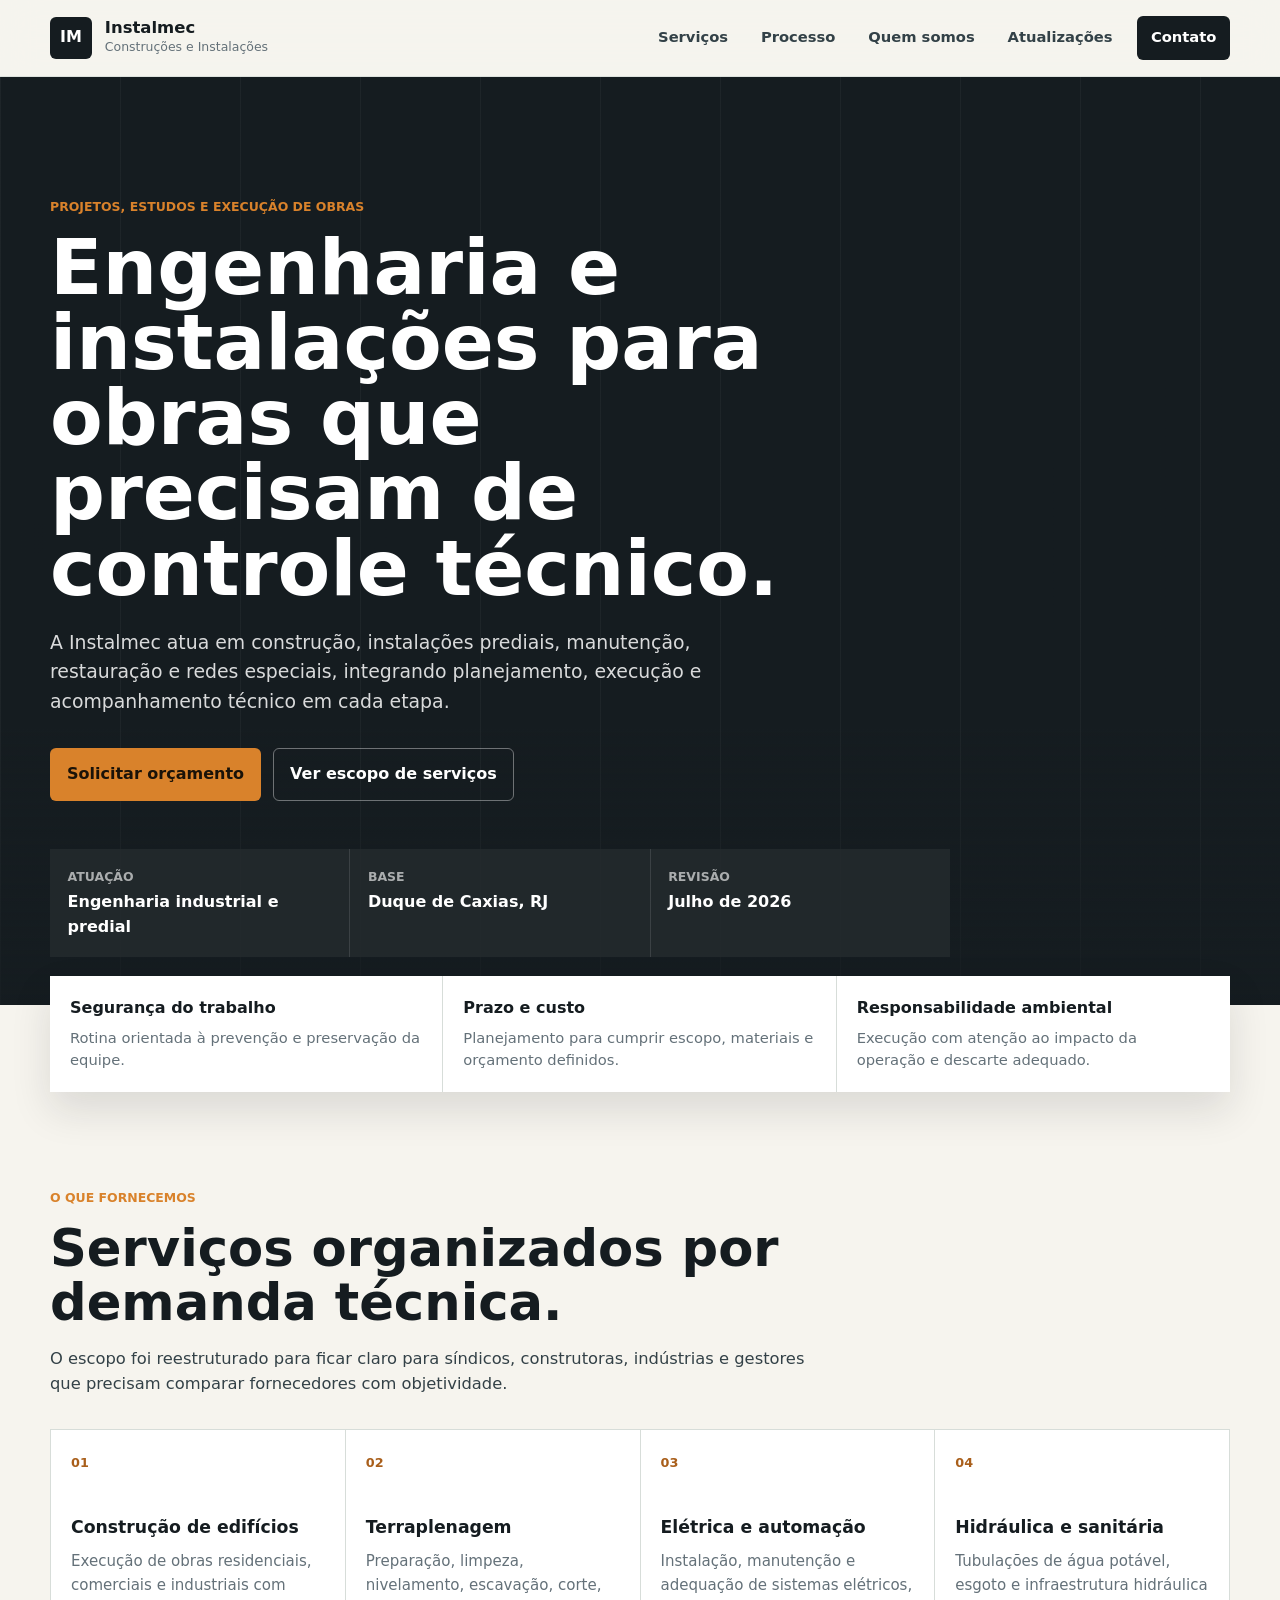
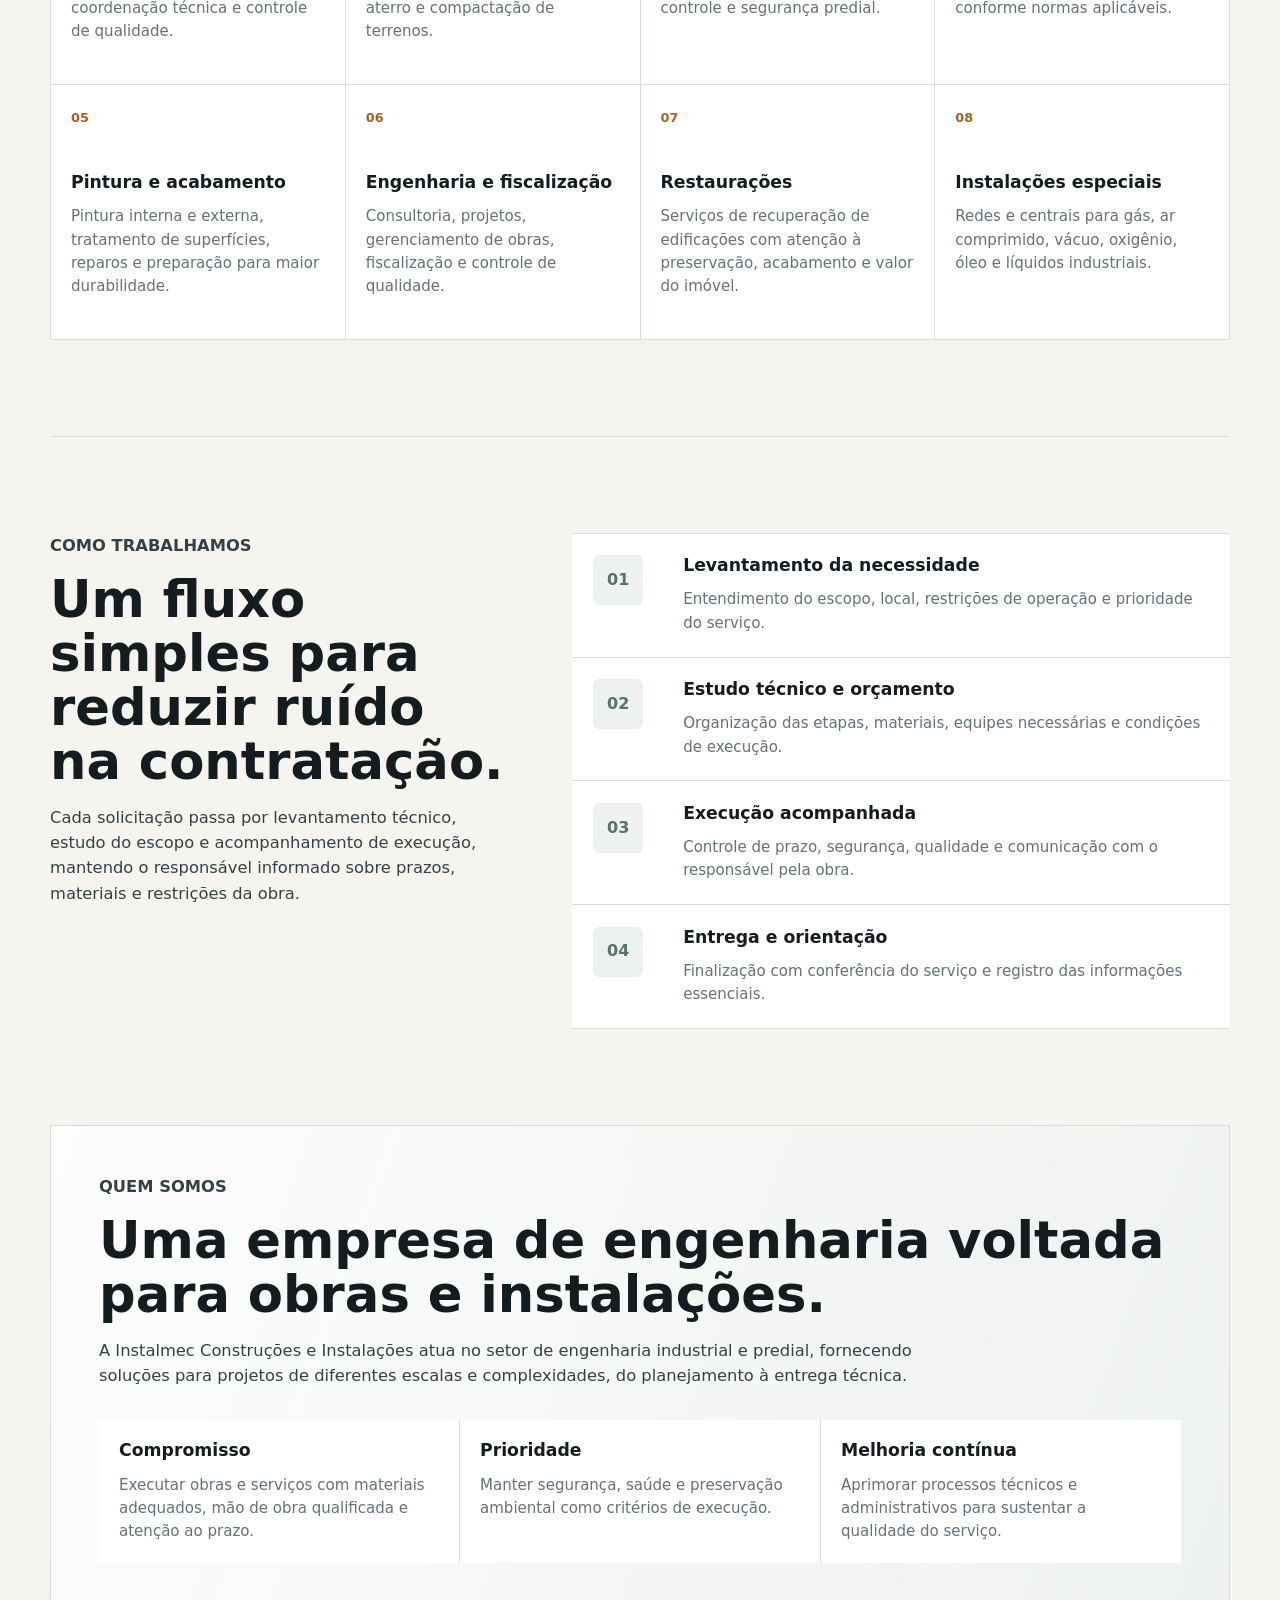
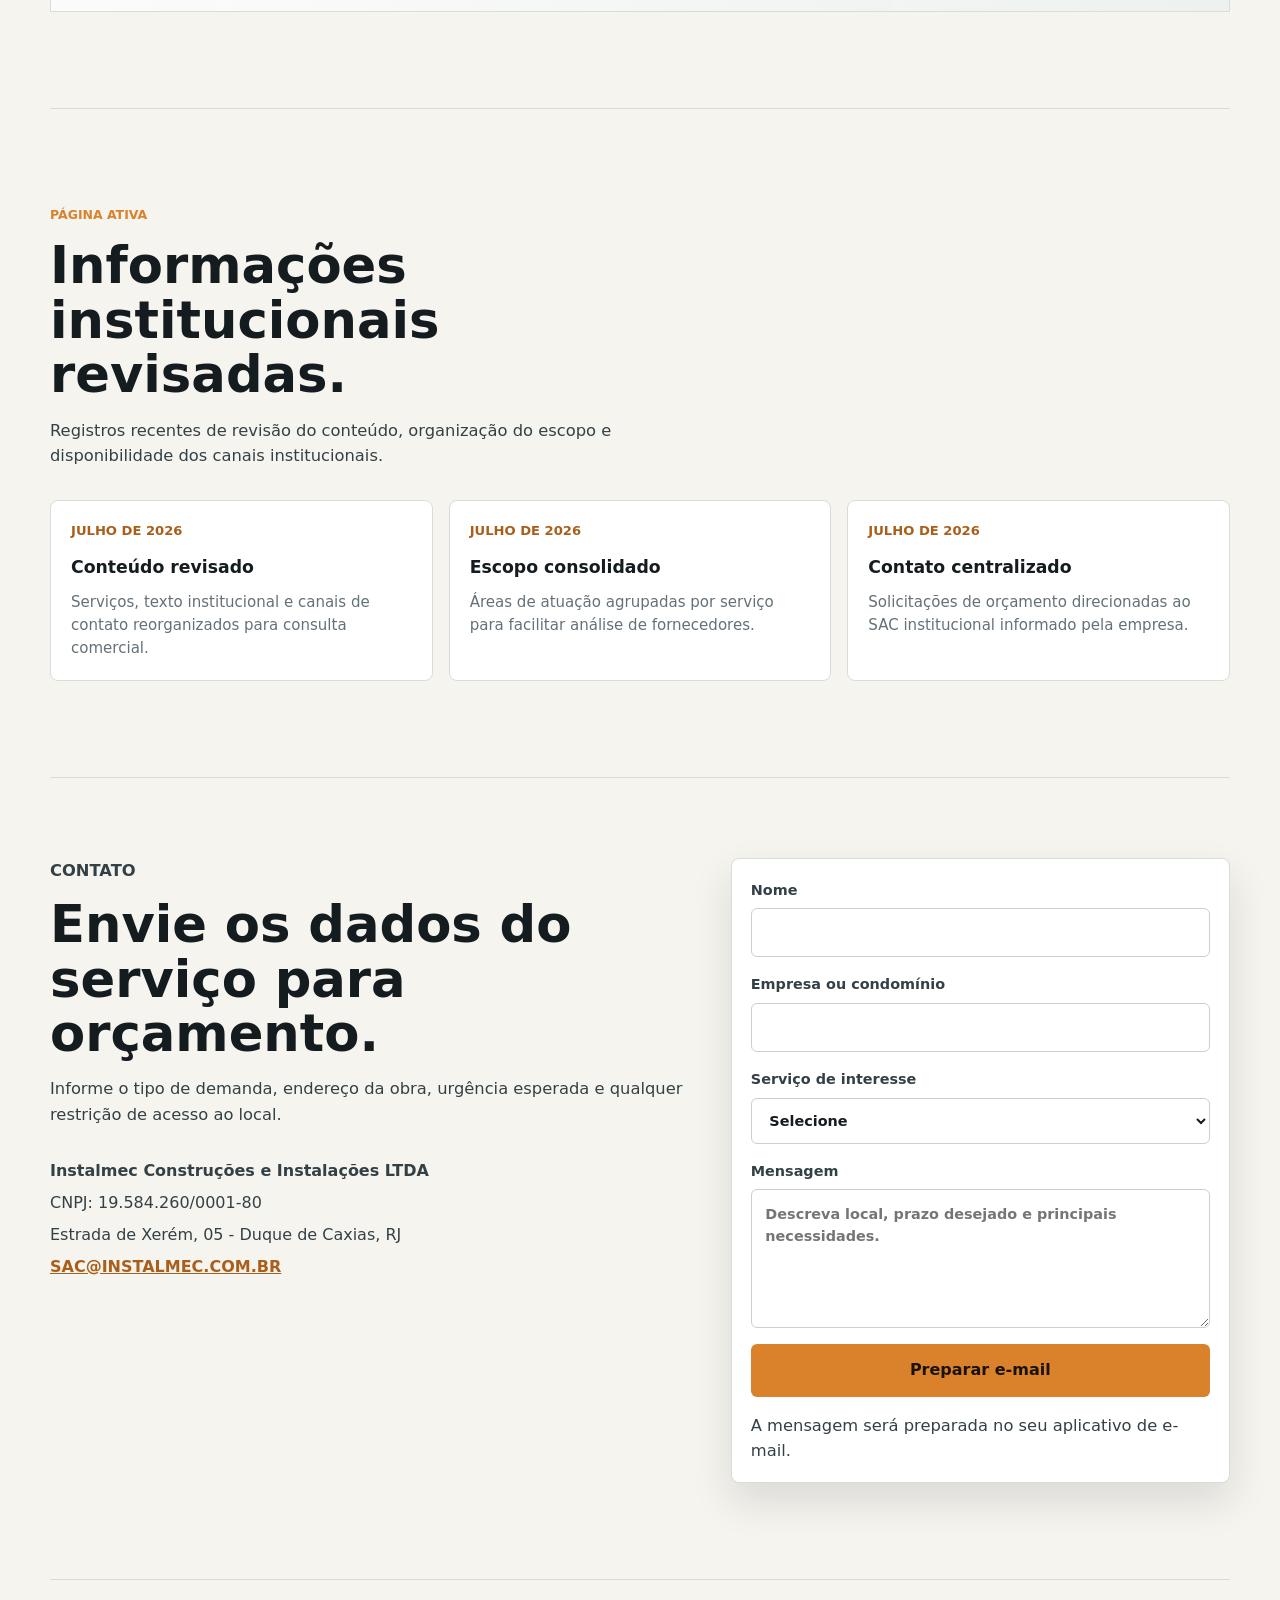
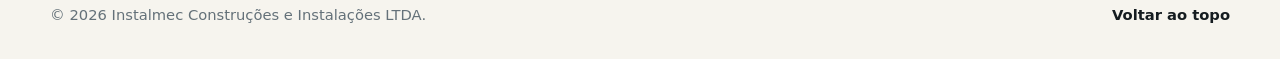
==== index.html @ 51013c41 "Build Instalmec landing page" ====
<!doctype html>
<html lang="pt-BR">
  <head>
    <meta charset="utf-8" />
    <meta name="viewport" content="width=device-width, initial-scale=1" />
    <title>Instalmec Construções e Instalações</title>
    <meta
      name="description"
      content="Instalmec Construções e Instalações: projetos, estudos e execução de obras com atuação em engenharia, instalações prediais e serviços especiais."
    />
    <meta name="theme-color" content="#151c20" />
    <meta property="og:title" content="Instalmec Construções e Instalações" />
    <meta
      property="og:description"
      content="Soluções de engenharia, obras e instalações com foco em segurança, prazo e qualidade técnica."
    />
    <meta property="og:type" content="website" />
    <link rel="preconnect" href="https://images.unsplash.com" />
    <link rel="stylesheet" href="styles.css" />
  </head>
  <body>
    <a class="skip-link" href="#conteudo">Pular para o conteúdo</a>

    <header class="site-header" data-header>
      <a class="brand" href="#inicio" aria-label="Instalmec - início">
        <span class="brand-mark">IM</span>
        <span>
          <strong>Instalmec</strong>
          <small>Construções e Instalações</small>
        </span>
      </a>

      <button class="menu-button" type="button" aria-expanded="false" aria-controls="menu" data-menu-button>
        <span></span>
        <span></span>
        <span></span>
        <span class="sr-only">Abrir menu</span>
      </button>

      <nav class="site-nav" id="menu" data-menu>
        <a href="#servicos">Serviços</a>
        <a href="#processo">Processo</a>
        <a href="#sobre">Quem somos</a>
        <a href="#atualizacoes">Atualizações</a>
        <a class="nav-cta" href="#contato">Contato</a>
      </nav>
    </header>

    <main id="conteudo">
      <section class="hero" id="inicio">
        <div class="hero-media" aria-hidden="true"></div>
        <div class="hero-overlay"></div>
        <div class="hero-content">
          <p class="eyebrow">Projetos, estudos e execução de obras</p>
          <h1>Engenharia e instalações para obras que precisam de controle técnico.</h1>
          <p class="hero-copy">
            A Instalmec atua em construção, instalações prediais, manutenção, restauração e redes especiais,
            integrando planejamento, execução e acompanhamento técnico em cada etapa.
          </p>
          <div class="hero-actions">
            <a class="button primary" href="#contato">Solicitar orçamento</a>
            <a class="button secondary" href="#servicos">Ver escopo de serviços</a>
          </div>
          <dl class="hero-facts" aria-label="Informações rápidas">
            <div>
              <dt>Atuação</dt>
              <dd>Engenharia industrial e predial</dd>
            </div>
            <div>
              <dt>Base</dt>
              <dd>Duque de Caxias, RJ</dd>
            </div>
            <div>
              <dt>Revisão</dt>
              <dd>Julho de 2026</dd>
            </div>
          </dl>
        </div>
      </section>

      <section class="trust-strip" aria-label="Prioridades da operação">
        <div>
          <strong>Segurança do trabalho</strong>
          <span>Rotina orientada à prevenção e preservação da equipe.</span>
        </div>
        <div>
          <strong>Prazo e custo</strong>
          <span>Planejamento para cumprir escopo, materiais e orçamento definidos.</span>
        </div>
        <div>
          <strong>Responsabilidade ambiental</strong>
          <span>Execução com atenção ao impacto da operação e descarte adequado.</span>
        </div>
      </section>

      <section class="section" id="servicos">
        <div class="section-heading">
          <p class="eyebrow">O que fornecemos</p>
          <h2>Serviços organizados por demanda técnica.</h2>
          <p>
            O escopo foi reestruturado para ficar claro para síndicos, construtoras, indústrias e gestores
            que precisam comparar fornecedores com objetividade.
          </p>
        </div>

        <div class="service-grid">
          <article class="service-card">
            <span class="service-number">01</span>
            <h3>Construção de edifícios</h3>
            <p>Execução de obras residenciais, comerciais e industriais com coordenação técnica e controle de qualidade.</p>
          </article>
          <article class="service-card">
            <span class="service-number">02</span>
            <h3>Terraplenagem</h3>
            <p>Preparação, limpeza, nivelamento, escavação, corte, aterro e compactação de terrenos.</p>
          </article>
          <article class="service-card">
            <span class="service-number">03</span>
            <h3>Elétrica e automação</h3>
            <p>Instalação, manutenção e adequação de sistemas elétricos, controle e segurança predial.</p>
          </article>
          <article class="service-card">
            <span class="service-number">04</span>
            <h3>Hidráulica e sanitária</h3>
            <p>Tubulações de água potável, esgoto e infraestrutura hidráulica conforme normas aplicáveis.</p>
          </article>
          <article class="service-card">
            <span class="service-number">05</span>
            <h3>Pintura e acabamento</h3>
            <p>Pintura interna e externa, tratamento de superfícies, reparos e preparação para maior durabilidade.</p>
          </article>
          <article class="service-card">
            <span class="service-number">06</span>
            <h3>Engenharia e fiscalização</h3>
            <p>Consultoria, projetos, gerenciamento de obras, fiscalização e controle de qualidade.</p>
          </article>
          <article class="service-card">
            <span class="service-number">07</span>
            <h3>Restaurações</h3>
            <p>Serviços de recuperação de edificações com atenção à preservação, acabamento e valor do imóvel.</p>
          </article>
          <article class="service-card">
            <span class="service-number">08</span>
            <h3>Instalações especiais</h3>
            <p>Redes e centrais para gás, ar comprimido, vácuo, oxigênio, óleo e líquidos industriais.</p>
          </article>
        </div>
      </section>

      <section class="split-section" id="processo">
        <div class="process-copy">
          <p class="eyebrow">Como trabalhamos</p>
          <h2>Um fluxo simples para reduzir ruído na contratação.</h2>
          <p>
            Cada solicitação passa por levantamento técnico, estudo do escopo e acompanhamento de execução,
            mantendo o responsável informado sobre prazos, materiais e restrições da obra.
          </p>
        </div>
        <ol class="timeline">
          <li>
            <span>01</span>
            <div>
              <h3>Levantamento da necessidade</h3>
              <p>Entendimento do escopo, local, restrições de operação e prioridade do serviço.</p>
            </div>
          </li>
          <li>
            <span>02</span>
            <div>
              <h3>Estudo técnico e orçamento</h3>
              <p>Organização das etapas, materiais, equipes necessárias e condições de execução.</p>
            </div>
          </li>
          <li>
            <span>03</span>
            <div>
              <h3>Execução acompanhada</h3>
              <p>Controle de prazo, segurança, qualidade e comunicação com o responsável pela obra.</p>
            </div>
          </li>
          <li>
            <span>04</span>
            <div>
              <h3>Entrega e orientação</h3>
              <p>Finalização com conferência do serviço e registro das informações essenciais.</p>
            </div>
          </li>
        </ol>
      </section>

      <section class="section about" id="sobre">
        <div class="about-panel">
          <p class="eyebrow">Quem somos</p>
          <h2>Uma empresa de engenharia voltada para obras e instalações.</h2>
          <p>
            A Instalmec Construções e Instalações atua no setor de engenharia industrial e predial,
            fornecendo soluções para projetos de diferentes escalas e complexidades, do planejamento à
            entrega técnica.
          </p>
          <div class="commitments">
            <article>
              <h3>Compromisso</h3>
              <p>Executar obras e serviços com materiais adequados, mão de obra qualificada e atenção ao prazo.</p>
            </article>
            <article>
              <h3>Prioridade</h3>
              <p>Manter segurança, saúde e preservação ambiental como critérios de execução.</p>
            </article>
            <article>
              <h3>Melhoria contínua</h3>
              <p>Aprimorar processos técnicos e administrativos para sustentar a qualidade do serviço.</p>
            </article>
          </div>
        </div>
      </section>

      <section class="section updates" id="atualizacoes">
        <div class="section-heading compact">
          <p class="eyebrow">Página ativa</p>
          <h2>Informações institucionais revisadas.</h2>
          <p>
            Registros recentes de revisão do conteúdo, organização do escopo e disponibilidade dos canais
            institucionais.
          </p>
        </div>
        <div class="update-list">
          <article>
            <time datetime="2026-07">Julho de 2026</time>
            <h3>Conteúdo revisado</h3>
            <p>Serviços, texto institucional e canais de contato reorganizados para consulta comercial.</p>
          </article>
          <article>
            <time datetime="2026-07">Julho de 2026</time>
            <h3>Escopo consolidado</h3>
            <p>Áreas de atuação agrupadas por serviço para facilitar análise de fornecedores.</p>
          </article>
          <article>
            <time datetime="2026-07">Julho de 2026</time>
            <h3>Contato centralizado</h3>
            <p>Solicitações de orçamento direcionadas ao SAC institucional informado pela empresa.</p>
          </article>
        </div>
      </section>

      <section class="contact-section" id="contato">
        <div>
          <p class="eyebrow">Contato</p>
          <h2>Envie os dados do serviço para orçamento.</h2>
          <p>
            Informe o tipo de demanda, endereço da obra, urgência esperada e qualquer restrição de acesso
            ao local.
          </p>
          <address>
            <strong>Instalmec Construções e Instalações LTDA</strong>
            <span>CNPJ: 19.584.260/0001-80</span>
            <span>Estrada de Xerém, 05 - Duque de Caxias, RJ</span>
            <a href="mailto:SAC@INSTALMEC.COM.BR">SAC@INSTALMEC.COM.BR</a>
          </address>
        </div>

        <form class="contact-form" data-contact-form>
          <label>
            Nome
            <input name="nome" type="text" autocomplete="name" required />
          </label>
          <label>
            Empresa ou condomínio
            <input name="empresa" type="text" autocomplete="organization" />
          </label>
          <label>
            Serviço de interesse
            <select name="servico" required>
              <option value="">Selecione</option>
              <option>Construção de edifícios</option>
              <option>Terraplenagem</option>
              <option>Instalação e manutenção elétrica</option>
              <option>Instalações hidráulicas e sanitárias</option>
              <option>Serviços de engenharia</option>
              <option>Restaurações</option>
              <option>Instalações especiais</option>
            </select>
          </label>
          <label>
            Mensagem
            <textarea name="mensagem" rows="5" required placeholder="Descreva local, prazo desejado e principais necessidades."></textarea>
          </label>
          <button class="button primary full" type="submit">Preparar e-mail</button>
          <p class="form-note" data-form-note>A mensagem será preparada no seu aplicativo de e-mail.</p>
        </form>
      </section>
    </main>

    <footer class="site-footer">
      <span>© <span data-year>2026</span> Instalmec Construções e Instalações LTDA.</span>
      <a href="#inicio">Voltar ao topo</a>
    </footer>

    <script src="script.js" defer></script>
  </body>
</html>
---- styles.css ----
:root {
  color-scheme: light;
  --ink: #151c20;
  --ink-soft: #334147;
  --muted: #647179;
  --line: #d7ddd9;
  --paper: #f6f4ee;
  --surface: #ffffff;
  --surface-strong: #edf1ef;
  --safety: #d9822b;
  --safety-dark: #a95f1b;
  --green: #547566;
  --steel: #49646f;
  --shadow: 0 18px 40px rgba(21, 28, 32, 0.12);
  --max: 1180px;
}

* {
  box-sizing: border-box;
}

html {
  scroll-behavior: smooth;
}

body {
  margin: 0;
  font-family:
    Inter, ui-sans-serif, system-ui, -apple-system, BlinkMacSystemFont, "Segoe UI", sans-serif;
  background: var(--paper);
  color: var(--ink);
  line-height: 1.55;
}

img,
svg {
  display: block;
  max-width: 100%;
}

a {
  color: inherit;
}

button,
input,
select,
textarea {
  font: inherit;
}

.skip-link {
  position: absolute;
  left: 1rem;
  top: -4rem;
  z-index: 20;
  padding: 0.75rem 1rem;
  background: var(--ink);
  color: #fff;
  border-radius: 6px;
  transition: top 160ms ease;
}

.skip-link:focus {
  top: 1rem;
}

.sr-only {
  position: absolute;
  width: 1px;
  height: 1px;
  padding: 0;
  margin: -1px;
  overflow: hidden;
  clip: rect(0, 0, 0, 0);
  white-space: nowrap;
  border: 0;
}

.site-header {
  position: sticky;
  top: 0;
  z-index: 10;
  display: flex;
  align-items: center;
  justify-content: space-between;
  gap: 2rem;
  width: 100%;
  padding: 1rem max(1.25rem, calc((100vw - var(--max)) / 2));
  background: rgba(246, 244, 238, 0.9);
  border-bottom: 1px solid rgba(215, 221, 217, 0.82);
  backdrop-filter: blur(18px);
}

.brand {
  display: inline-flex;
  align-items: center;
  gap: 0.8rem;
  min-width: 0;
  text-decoration: none;
}

.brand-mark {
  display: grid;
  place-items: center;
  width: 42px;
  height: 42px;
  flex: 0 0 42px;
  border-radius: 6px;
  background: var(--ink);
  color: #fff;
  font-weight: 800;
}

.brand strong,
.brand small {
  display: block;
}

.brand strong {
  font-size: 1.03rem;
  line-height: 1.1;
}

.brand small {
  color: var(--muted);
  font-size: 0.78rem;
}

.site-nav {
  display: flex;
  align-items: center;
  gap: 0.35rem;
}

.site-nav a {
  padding: 0.65rem 0.85rem;
  border-radius: 6px;
  color: var(--ink-soft);
  font-size: 0.92rem;
  font-weight: 650;
  text-decoration: none;
}

.site-nav a:hover,
.site-nav a:focus-visible {
  background: rgba(84, 117, 102, 0.12);
  color: var(--ink);
  outline: 0;
}

.site-nav .nav-cta {
  margin-left: 0.35rem;
  background: var(--ink);
  color: #fff;
}

.site-nav .nav-cta:hover,
.site-nav .nav-cta:focus-visible {
  background: var(--safety-dark);
  color: #fff;
}

.menu-button {
  display: none;
  width: 44px;
  height: 44px;
  border: 1px solid var(--line);
  border-radius: 6px;
  background: var(--surface);
}

.menu-button span:not(.sr-only) {
  display: block;
  width: 19px;
  height: 2px;
  margin: 4px auto;
  background: var(--ink);
}

.hero {
  position: relative;
  min-height: 760px;
  display: grid;
  align-items: end;
  overflow: hidden;
  background: var(--ink);
}

.hero-media,
.hero-overlay {
  position: absolute;
  inset: 0;
}

.hero-media {
  background:
    linear-gradient(90deg, rgba(21, 28, 32, 0.94) 0%, rgba(21, 28, 32, 0.74) 44%, rgba(21, 28, 32, 0.28) 100%),
    url("https://images.unsplash.com/photo-1714562601537-59d75f2e7d3d?auto=format&fit=crop&fm=jpg&q=82&w=2200")
      center / cover;
  transform: scale(1.01);
}

.hero-overlay {
  background:
    linear-gradient(180deg, rgba(21, 28, 32, 0) 70%, rgba(21, 28, 32, 0.72) 100%),
    repeating-linear-gradient(90deg, rgba(255, 255, 255, 0.04) 0 1px, transparent 1px 120px);
}

.hero-content {
  position: relative;
  width: min(var(--max), calc(100% - 2.5rem));
  margin: 0 auto;
  padding: 7.5rem 0 3rem;
  color: #fff;
}

.eyebrow {
  margin: 0 0 0.85rem;
  color: var(--safety);
  font-size: 0.78rem;
  font-weight: 800;
  letter-spacing: 0;
  text-transform: uppercase;
}

.hero h1 {
  max-width: 820px;
  margin: 0;
  font-size: clamp(2.7rem, 6vw, 5.7rem);
  line-height: 0.98;
  letter-spacing: 0;
}

.hero-copy {
  max-width: 720px;
  margin: 1.4rem 0 0;
  color: rgba(255, 255, 255, 0.84);
  font-size: clamp(1rem, 2vw, 1.18rem);
}

.hero-actions,
.hero-facts {
  display: flex;
  flex-wrap: wrap;
}

.hero-actions {
  gap: 0.75rem;
  margin-top: 2rem;
}

.button {
  display: inline-flex;
  align-items: center;
  justify-content: center;
  min-height: 46px;
  padding: 0.82rem 1rem;
  border: 1px solid transparent;
  border-radius: 6px;
  font-weight: 800;
  text-decoration: none;
  cursor: pointer;
}

.button.primary {
  background: var(--safety);
  color: #1a1208;
}

.button.primary:hover,
.button.primary:focus-visible {
  background: #ee9a45;
  outline: 0;
}

.button.secondary {
  border-color: rgba(255, 255, 255, 0.38);
  color: #fff;
}

.button.secondary:hover,
.button.secondary:focus-visible {
  background: rgba(255, 255, 255, 0.12);
  outline: 0;
}

.button.full {
  width: 100%;
}

.hero-facts {
  gap: 1px;
  max-width: 900px;
  margin: 3rem 0 0;
  padding: 0;
  background: rgba(255, 255, 255, 0.16);
}

.hero-facts div {
  flex: 1 1 220px;
  padding: 1.1rem;
  background: rgba(21, 28, 32, 0.68);
}

.hero-facts dt,
.hero-facts dd {
  margin: 0;
}

.hero-facts dt {
  color: rgba(255, 255, 255, 0.62);
  font-size: 0.78rem;
  font-weight: 800;
  text-transform: uppercase;
}

.hero-facts dd {
  margin-top: 0.25rem;
  color: #fff;
  font-weight: 750;
}

.trust-strip {
  display: grid;
  grid-template-columns: repeat(3, 1fr);
  max-width: var(--max);
  margin: -1.8rem auto 0;
  position: relative;
  z-index: 2;
  background: var(--surface);
  box-shadow: var(--shadow);
}

.trust-strip div {
  padding: 1.25rem;
  border-right: 1px solid var(--line);
}

.trust-strip div:last-child {
  border-right: 0;
}

.trust-strip strong,
.trust-strip span {
  display: block;
}

.trust-strip strong {
  margin-bottom: 0.35rem;
  color: var(--ink);
}

.trust-strip span {
  color: var(--muted);
  font-size: 0.92rem;
}

.section,
.split-section,
.contact-section {
  width: min(var(--max), calc(100% - 2.5rem));
  margin: 0 auto;
  padding: 6rem 0;
}

.section-heading {
  max-width: 760px;
  margin-bottom: 2rem;
}

.section-heading.compact {
  max-width: 660px;
}

.section-heading h2,
.split-section h2,
.about h2,
.contact-section h2 {
  margin: 0;
  font-size: clamp(2rem, 4vw, 3.4rem);
  line-height: 1.06;
  letter-spacing: 0;
}

.section-heading p:not(.eyebrow),
.split-section p,
.about-panel > p,
.contact-section p {
  color: var(--ink-soft);
  font-size: 1.02rem;
}

.service-grid {
  display: grid;
  grid-template-columns: repeat(4, 1fr);
  border-top: 1px solid var(--line);
  border-left: 1px solid var(--line);
  background: var(--surface);
}

.service-card {
  min-height: 255px;
  padding: 1.25rem;
  border-right: 1px solid var(--line);
  border-bottom: 1px solid var(--line);
}

.service-number {
  display: inline-block;
  margin-bottom: 2.8rem;
  color: var(--safety-dark);
  font-size: 0.8rem;
  font-weight: 850;
}

.service-card h3,
.timeline h3,
.commitments h3,
.update-list h3 {
  margin: 0;
  font-size: 1.08rem;
  line-height: 1.22;
}

.service-card p,
.timeline p,
.commitments p,
.update-list p {
  margin: 0.75rem 0 0;
  color: var(--muted);
  font-size: 0.94rem;
}

.split-section {
  display: grid;
  grid-template-columns: minmax(0, 0.82fr) minmax(0, 1.18fr);
  gap: 4rem;
  border-top: 1px solid var(--line);
}

.process-copy {
  position: sticky;
  top: 100px;
  align-self: start;
}

.timeline {
  display: grid;
  gap: 0;
  margin: 0;
  padding: 0;
  list-style: none;
  border-top: 1px solid var(--line);
  background: var(--surface);
}

.timeline li {
  display: grid;
  grid-template-columns: 74px 1fr;
  gap: 1rem;
  padding: 1.35rem;
  border-bottom: 1px solid var(--line);
}

.timeline span {
  display: grid;
  place-items: center;
  width: 50px;
  height: 50px;
  border-radius: 6px;
  background: var(--surface-strong);
  color: var(--green);
  font-weight: 850;
}

.about {
  padding-top: 0;
}

.about-panel {
  padding: clamp(1.35rem, 5vw, 3rem);
  background:
    linear-gradient(110deg, rgba(255, 255, 255, 0.95), rgba(237, 241, 239, 0.94)),
    linear-gradient(135deg, rgba(84, 117, 102, 0.18), transparent);
  border: 1px solid var(--line);
}

.about-panel > p {
  max-width: 850px;
}

.commitments {
  display: grid;
  grid-template-columns: repeat(3, 1fr);
  gap: 1px;
  margin-top: 2rem;
  background: var(--line);
}

.commitments article {
  padding: 1.25rem;
  background: var(--surface);
}

.updates {
  border-top: 1px solid var(--line);
}

.update-list {
  display: grid;
  grid-template-columns: repeat(3, 1fr);
  gap: 1rem;
}

.update-list article {
  padding: 1.25rem;
  background: var(--surface);
  border: 1px solid var(--line);
  border-radius: 8px;
}

.update-list time {
  display: block;
  margin-bottom: 1rem;
  color: var(--safety-dark);
  font-size: 0.82rem;
  font-weight: 850;
  text-transform: uppercase;
}

.contact-section {
  display: grid;
  grid-template-columns: minmax(0, 0.95fr) minmax(320px, 0.75fr);
  gap: 3rem;
  padding-top: 5rem;
  border-top: 1px solid var(--line);
}

address {
  display: grid;
  gap: 0.45rem;
  margin-top: 2rem;
  color: var(--ink-soft);
  font-style: normal;
}

address a {
  color: var(--safety-dark);
  font-weight: 800;
}

.contact-form {
  display: grid;
  gap: 1rem;
  padding: 1.2rem;
  background: var(--surface);
  border: 1px solid var(--line);
  border-radius: 8px;
  box-shadow: var(--shadow);
}

.contact-form label {
  display: grid;
  gap: 0.45rem;
  color: var(--ink-soft);
  font-size: 0.9rem;
  font-weight: 750;
}

.contact-form input,
.contact-form select,
.contact-form textarea {
  width: 100%;
  min-height: 46px;
  padding: 0.78rem 0.85rem;
  border: 1px solid #c9d1cd;
  border-radius: 6px;
  background: #fff;
  color: var(--ink);
}

.contact-form textarea {
  resize: vertical;
}

.contact-form input:focus,
.contact-form select:focus,
.contact-form textarea:focus {
  border-color: var(--green);
  outline: 3px solid rgba(84, 117, 102, 0.2);
}

.form-note {
  min-height: 1.35rem;
  margin: 0;
  color: var(--muted);
  font-size: 0.86rem;
}

.site-footer {
  display: flex;
  justify-content: space-between;
  gap: 1rem;
  width: min(var(--max), calc(100% - 2.5rem));
  margin: 0 auto;
  padding: 1.5rem 0 2rem;
  border-top: 1px solid var(--line);
  color: var(--muted);
  font-size: 0.92rem;
}

.site-footer a {
  color: var(--ink);
  font-weight: 750;
  text-decoration: none;
}

@media (max-width: 980px) {
  .menu-button {
    display: block;
  }

  .site-nav {
    position: absolute;
    top: calc(100% + 1px);
    left: 0;
    right: 0;
    display: none;
    flex-direction: column;
    align-items: stretch;
    gap: 0;
    padding: 0.75rem 1.25rem 1rem;
    background: var(--surface);
    border-bottom: 1px solid var(--line);
  }

  .site-nav.is-open {
    display: flex;
  }

  .site-nav a,
  .site-nav .nav-cta {
    margin: 0;
  }

  .hero {
    min-height: 720px;
  }

  .trust-strip,
  .service-grid,
  .commitments,
  .update-list,
  .contact-section,
  .split-section {
    grid-template-columns: 1fr;
  }

  .trust-strip {
    width: min(var(--max), calc(100% - 2.5rem));
  }

  .trust-strip div {
    border-right: 0;
    border-bottom: 1px solid var(--line);
  }

  .trust-strip div:last-child {
    border-bottom: 0;
  }

  .process-copy {
    position: static;
  }

  .service-card {
    min-height: 210px;
  }
}

@media (max-width: 620px) {
  .site-header {
    padding: 0.8rem 1rem;
  }

  .brand small {
    max-width: 170px;
    white-space: nowrap;
    overflow: hidden;
    text-overflow: ellipsis;
  }

  .hero {
    min-height: 700px;
  }

  .hero-media {
    background:
      linear-gradient(180deg, rgba(21, 28, 32, 0.94) 0%, rgba(21, 28, 32, 0.72) 62%, rgba(21, 28, 32, 0.82) 100%),
      url("https://images.unsplash.com/photo-1714562601537-59d75f2e7d3d?auto=format&fit=crop&fm=jpg&q=80&w=1200")
        center / cover;
  }

  .hero-content,
  .section,
  .split-section,
  .contact-section,
  .site-footer {
    width: calc(100% - 2rem);
  }

  .hero-content {
    padding-bottom: 2rem;
  }

  .hero-actions,
  .site-footer {
    flex-direction: column;
  }

  .button {
    width: 100%;
  }

  .timeline li {
    grid-template-columns: 1fr;
  }
}
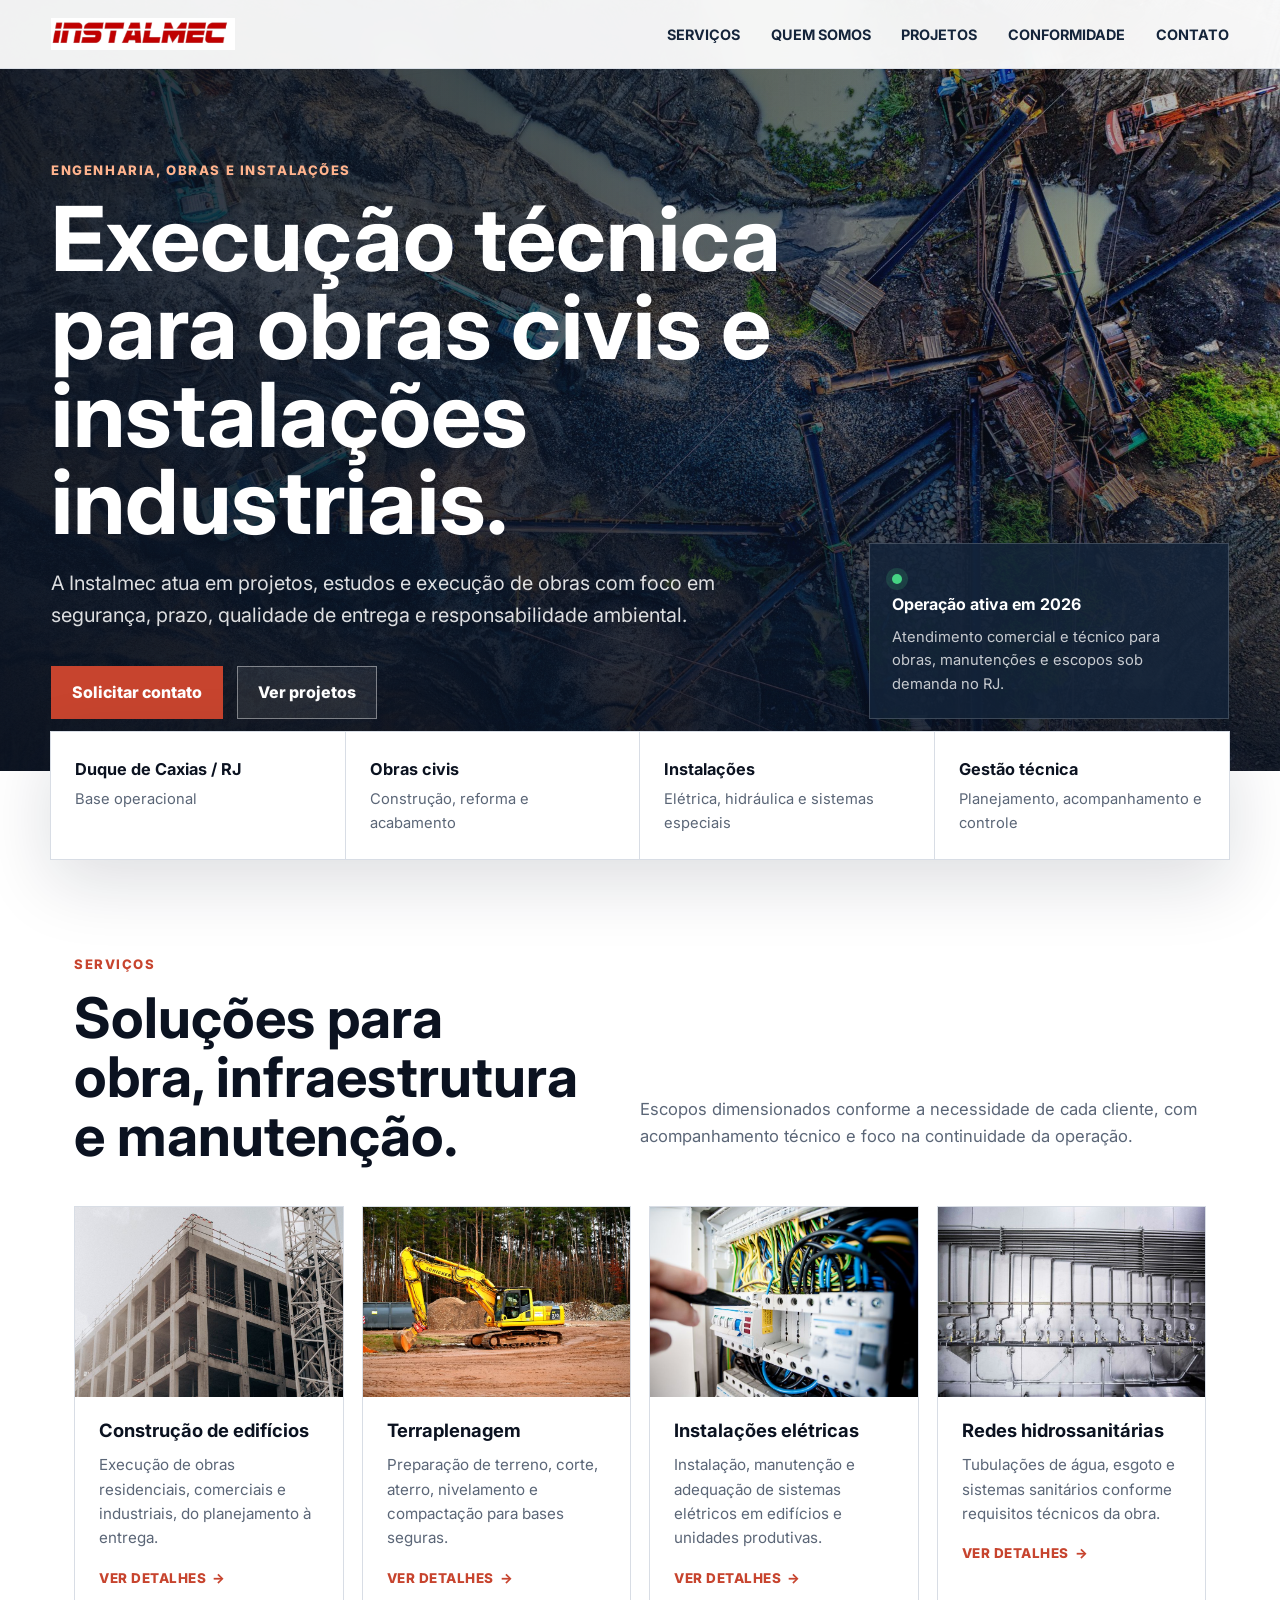
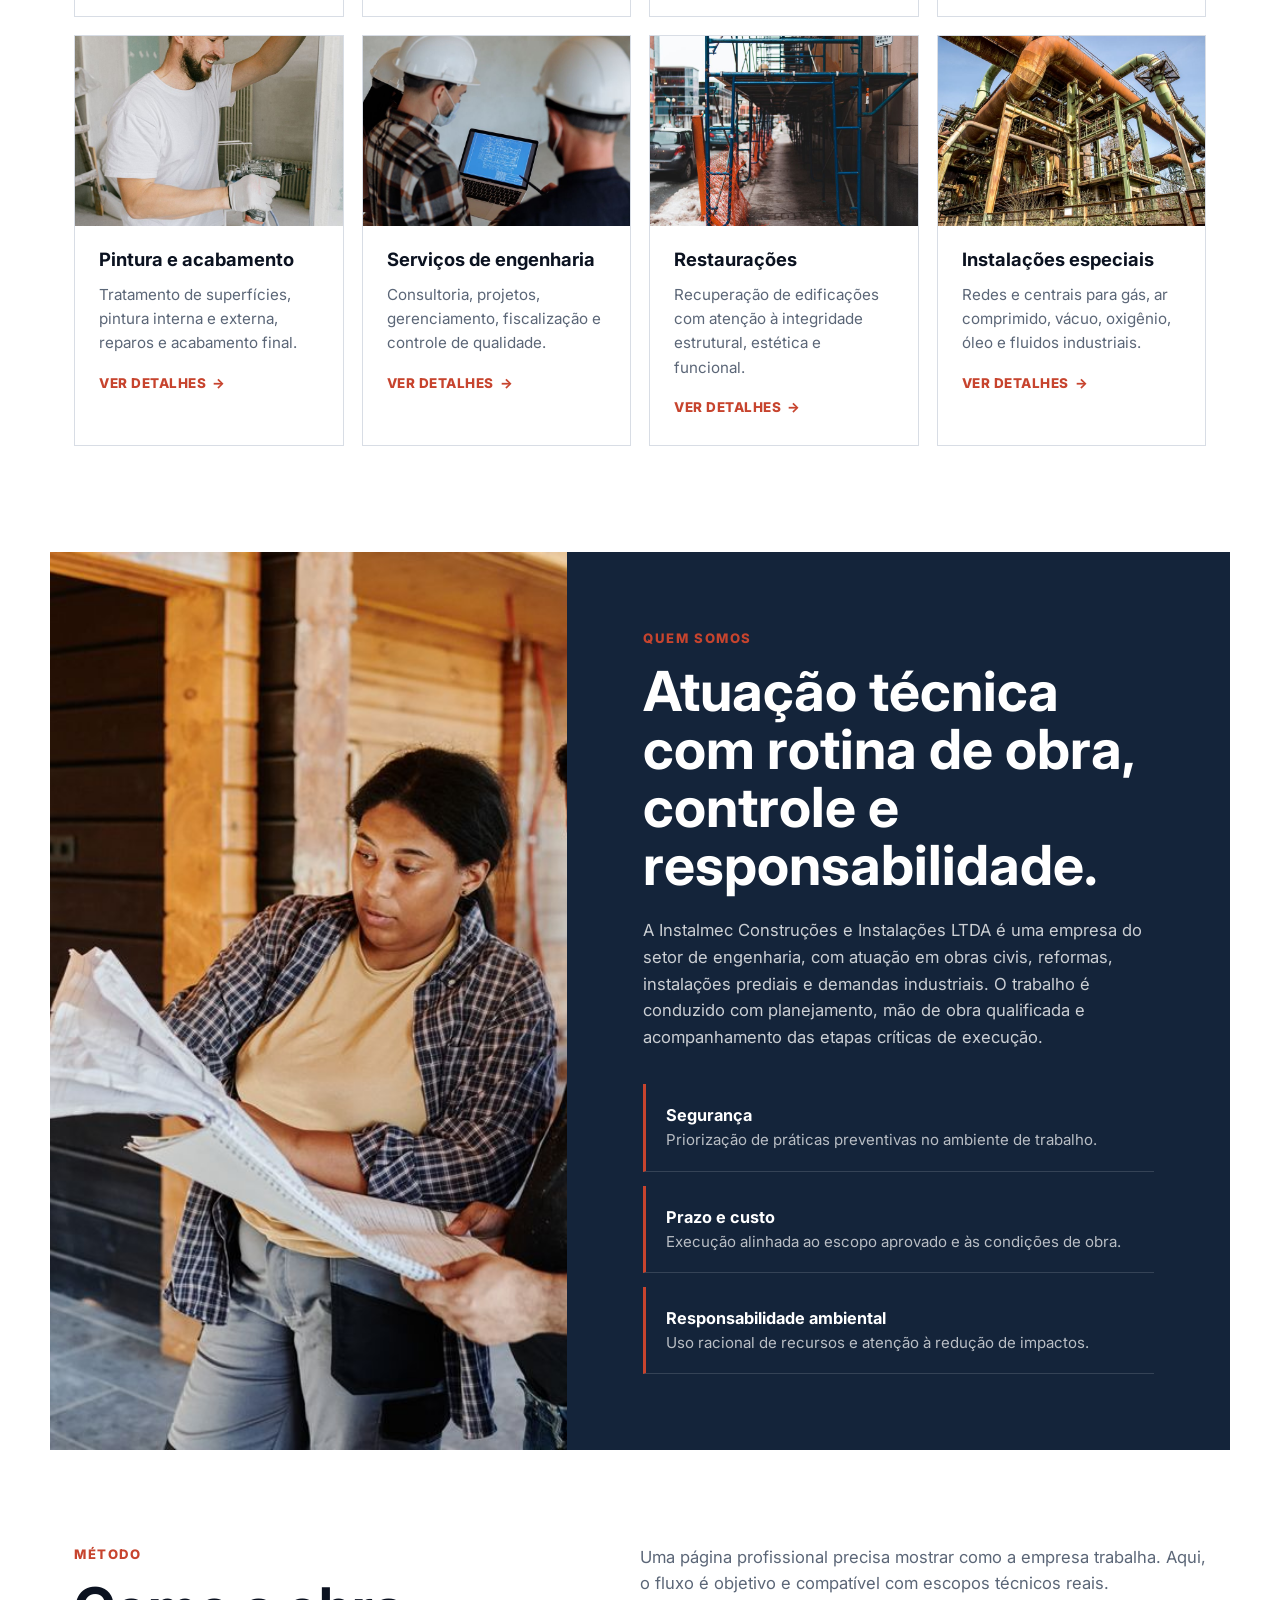
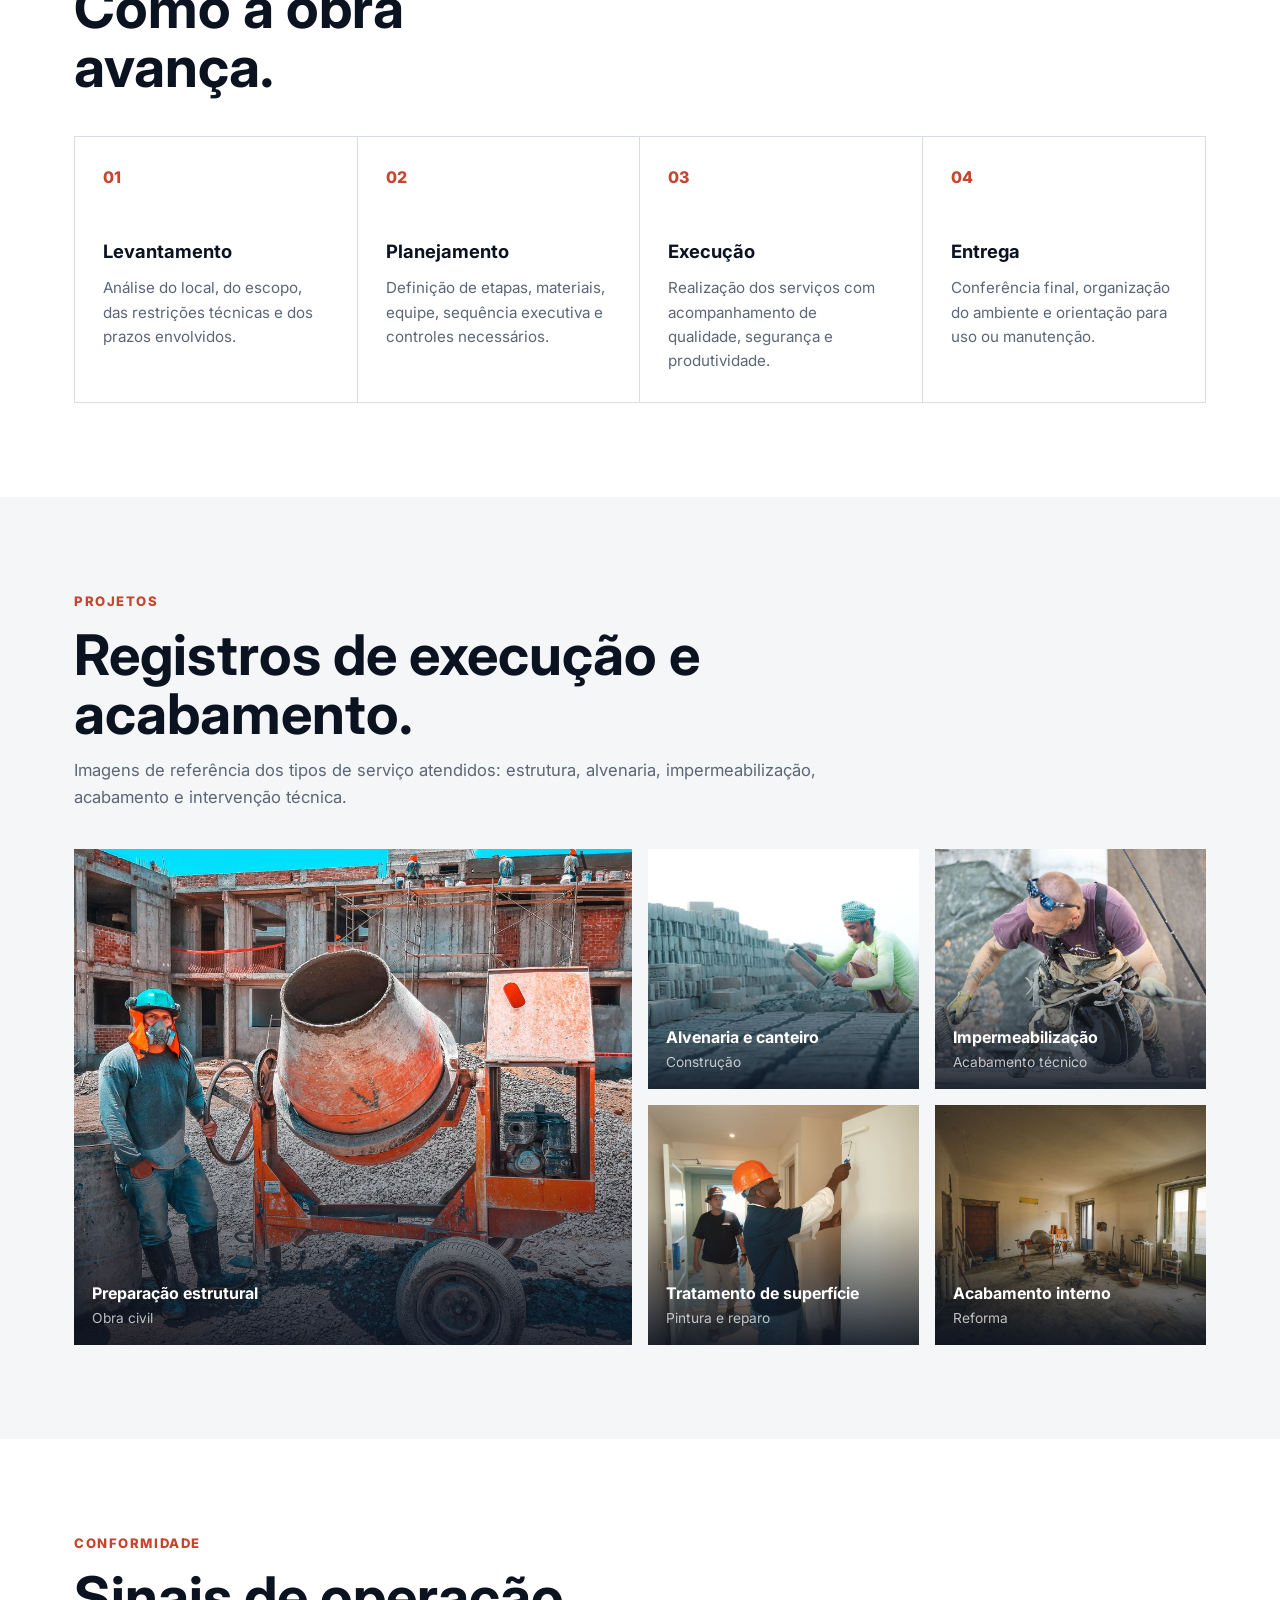
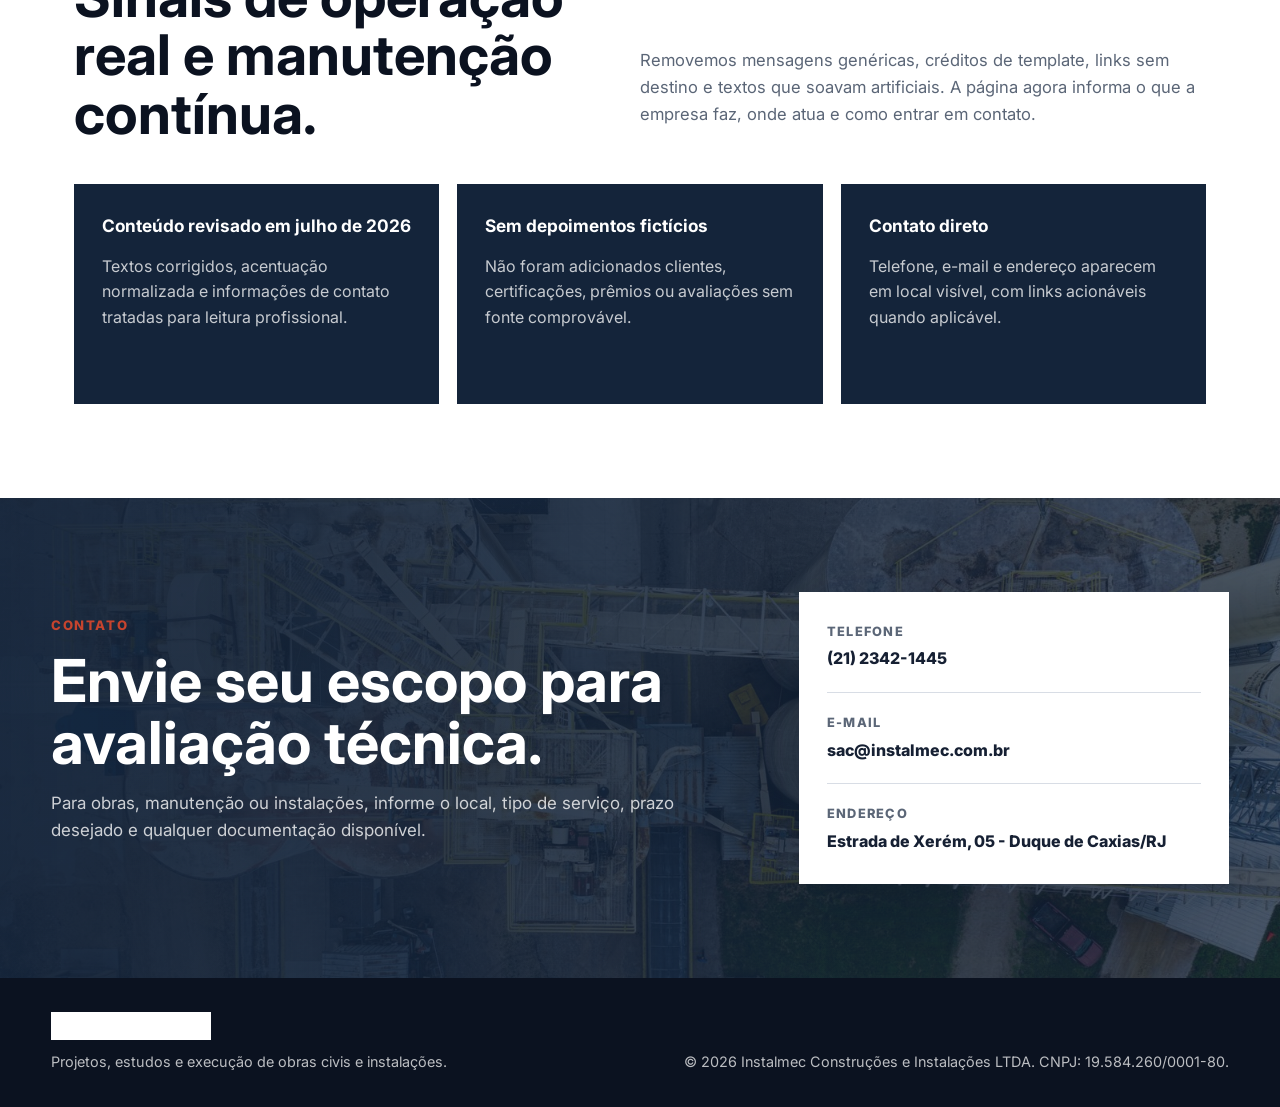
==== commit 449344a4: "Renovar página: popup de serviços, novo layout e imagens Substitui a versão anterior por: cards de s" ====
--- a/index.html
+++ b/index.html
@@ -1,300 +1,334 @@
 <!doctype html>
 <html lang="pt-BR">
-  <head>
-    <meta charset="utf-8" />
-    <meta name="viewport" content="width=device-width, initial-scale=1" />
-    <title>Instalmec Construções e Instalações</title>
-    <meta
-      name="description"
-      content="Instalmec Construções e Instalações: projetos, estudos e execução de obras com atuação em engenharia, instalações prediais e serviços especiais."
-    />
-    <meta name="theme-color" content="#151c20" />
-    <meta property="og:title" content="Instalmec Construções e Instalações" />
-    <meta
-      property="og:description"
-      content="Soluções de engenharia, obras e instalações com foco em segurança, prazo e qualidade técnica."
-    />
-    <meta property="og:type" content="website" />
-    <link rel="preconnect" href="https://images.unsplash.com" />
-    <link rel="stylesheet" href="styles.css" />
-  </head>
-  <body>
-    <a class="skip-link" href="#conteudo">Pular para o conteúdo</a>
-
-    <header class="site-header" data-header>
-      <a class="brand" href="#inicio" aria-label="Instalmec - início">
-        <span class="brand-mark">IM</span>
-        <span>
-          <strong>Instalmec</strong>
-          <small>Construções e Instalações</small>
-        </span>
-      </a>
-
-      <button class="menu-button" type="button" aria-expanded="false" aria-controls="menu" data-menu-button>
+<head>
+  <meta charset="utf-8">
+  <meta name="viewport" content="width=device-width, initial-scale=1">
+  <title>Instalmec Construções e Instalações</title>
+  <meta name="description" content="Projetos, estudos e execução de obras civis, instalações industriais, elétricas e hidrossanitárias no Rio de Janeiro.">
+  <meta name="robots" content="index, follow">
+  <meta name="theme-color" content="#14243a">
+  <link rel="preconnect" href="https://fonts.googleapis.com">
+  <link rel="preconnect" href="https://fonts.gstatic.com" crossorigin>
+  <link href="https://fonts.googleapis.com/css2?family=Inter:wght@400;500;600;700;800&display=swap" rel="stylesheet">
+  <link rel="stylesheet" href="styles.css">
+</head>
+<body>
+  <header class="site-header" data-header>
+    <a class="brand" href="#inicio" aria-label="Instalmec - página inicial">
+      <img src="images/main-logo.png" alt="Instalmec">
+    </a>
+    <button class="menu-toggle" type="button" aria-expanded="false" aria-controls="site-menu" data-menu-toggle>
+      <span class="menu-lines" aria-hidden="true">
         <span></span>
         <span></span>
         <span></span>
-        <span class="sr-only">Abrir menu</span>
-      </button>
-
-      <nav class="site-nav" id="menu" data-menu>
-        <a href="#servicos">Serviços</a>
-        <a href="#processo">Processo</a>
-        <a href="#sobre">Quem somos</a>
-        <a href="#atualizacoes">Atualizações</a>
-        <a class="nav-cta" href="#contato">Contato</a>
-      </nav>
-    </header>
-
-    <main id="conteudo">
-      <section class="hero" id="inicio">
-        <div class="hero-media" aria-hidden="true"></div>
-        <div class="hero-overlay"></div>
-        <div class="hero-content">
-          <p class="eyebrow">Projetos, estudos e execução de obras</p>
-          <h1>Engenharia e instalações para obras que precisam de controle técnico.</h1>
-          <p class="hero-copy">
-            A Instalmec atua em construção, instalações prediais, manutenção, restauração e redes especiais,
-            integrando planejamento, execução e acompanhamento técnico em cada etapa.
+      </span>
+      <span class="menu-label">Menu</span>
+    </button>
+    <nav class="site-nav" id="site-menu" aria-label="Navegação principal">
+      <a href="#servicos">Serviços</a>
+      <a href="#sobre">Quem somos</a>
+      <a href="#projetos">Projetos</a>
+      <a href="#conformidade">Conformidade</a>
+      <a href="#contato">Contato</a>
+    </nav>
+  </header>
+
+  <main id="inicio">
+    <section class="hero">
+      <div class="hero-media" aria-hidden="true"></div>
+      <div class="hero-content">
+        <p class="eyebrow">Engenharia, obras e instalações</p>
+        <h1>Execução técnica para obras civis e instalações industriais.</h1>
+        <p class="hero-copy">A Instalmec atua em projetos, estudos e execução de obras com foco em segurança, prazo, qualidade de entrega e responsabilidade ambiental.</p>
+        <div class="hero-actions">
+          <a class="button primary" href="#contato">Solicitar contato</a>
+          <a class="button secondary" href="#projetos">Ver projetos</a>
+        </div>
+      </div>
+      <div class="hero-panel" aria-label="Status operacional">
+        <span class="status-dot"></span>
+        <strong>Operação ativa em 2026</strong>
+        <p>Atendimento comercial e técnico para obras, manutenções e escopos sob demanda no RJ.</p>
+      </div>
+    </section>
+
+    <section class="trust-strip" aria-label="Áreas de atendimento">
+      <div>
+        <strong>Duque de Caxias / RJ</strong>
+        <span>Base operacional</span>
+      </div>
+      <div>
+        <strong>Obras civis</strong>
+        <span>Construção, reforma e acabamento</span>
+      </div>
+      <div>
+        <strong>Instalações</strong>
+        <span>Elétrica, hidráulica e sistemas especiais</span>
+      </div>
+      <div>
+        <strong>Gestão técnica</strong>
+        <span>Planejamento, acompanhamento e controle</span>
+      </div>
+    </section>
+
+    <section class="section services" id="servicos">
+      <div class="section-heading">
+        <div>
+          <p class="eyebrow">Serviços</p>
+          <h2>Soluções para obra, infraestrutura e manutenção.</h2>
+        </div>
+        <p>Escopos dimensionados conforme a necessidade de cada cliente, com acompanhamento técnico e foco na continuidade da operação.</p>
+      </div>
+      <div class="service-grid">
+        <article class="service-card" tabindex="0" role="button" aria-haspopup="dialog"
+          data-detail="Execução de obras residenciais, comerciais e industriais do início ao fim: fundação, estrutura, alvenaria e acabamento, com equipe qualificada e controle de qualidade em cada etapa.">
+          <img src="images/i8.JPG" alt="" loading="lazy">
+          <div class="service-card-body">
+            <h3>Construção de edifícios</h3>
+            <p>Execução de obras residenciais, comerciais e industriais, do planejamento à entrega.</p>
+            <span class="service-card-cta">Ver detalhes</span>
+          </div>
+        </article>
+        <article class="service-card" tabindex="0" role="button" aria-haspopup="dialog"
+          data-detail="Preparação de terreno para fundações e vias internas: corte, aterro, nivelamento, compactação e drenagem, garantindo uma base segura para a etapa construtiva seguinte.">
+          <img src="images/i3.JPG" alt="" loading="lazy">
+          <div class="service-card-body">
+            <h3>Terraplenagem</h3>
+            <p>Preparação de terreno, corte, aterro, nivelamento e compactação para bases seguras.</p>
+            <span class="service-card-cta">Ver detalhes</span>
+          </div>
+        </article>
+        <article class="service-card" tabindex="0" role="button" aria-haspopup="dialog"
+          data-detail="Instalação, manutenção e adequação de sistemas elétricos prediais e industriais: quadros de distribuição, cabeamento e circuitos dimensionados conforme normas técnicas vigentes.">
+          <img src="images/i5.JPG" alt="" loading="lazy">
+          <div class="service-card-body">
+            <h3>Instalações elétricas</h3>
+            <p>Instalação, manutenção e adequação de sistemas elétricos em edifícios e unidades produtivas.</p>
+            <span class="service-card-cta">Ver detalhes</span>
+          </div>
+        </article>
+        <article class="service-card" tabindex="0" role="button" aria-haspopup="dialog"
+          data-detail="Tubulações de água fria e quente, esgoto e sistemas de drenagem para edificações e plantas industriais, executadas conforme os requisitos técnicos e sanitários da obra.">
+          <img src="images/i4.JPG" alt="" loading="lazy">
+          <div class="service-card-body">
+            <h3>Redes hidrossanitárias</h3>
+            <p>Tubulações de água, esgoto e sistemas sanitários conforme requisitos técnicos da obra.</p>
+            <span class="service-card-cta">Ver detalhes</span>
+          </div>
+        </article>
+        <article class="service-card" tabindex="0" role="button" aria-haspopup="dialog"
+          data-detail="Preparação de superfície, pintura interna e externa, texturas e reparos pontuais, com acabamento final alinhado ao padrão estético definido para o projeto.">
+          <img src="images/i1.JPG" alt="" loading="lazy">
+          <div class="service-card-body">
+            <h3>Pintura e acabamento</h3>
+            <p>Tratamento de superfícies, pintura interna e externa, reparos e acabamento final.</p>
+            <span class="service-card-cta">Ver detalhes</span>
+          </div>
+        </article>
+        <article class="service-card" tabindex="0" role="button" aria-haspopup="dialog"
+          data-detail="Consultoria técnica, elaboração de projetos, gerenciamento de obra, fiscalização de etapas críticas e controle de qualidade do início ao fechamento do escopo contratado.">
+          <img src="images/i9.JPG" alt="" loading="lazy">
+          <div class="service-card-body">
+            <h3>Serviços de engenharia</h3>
+            <p>Consultoria, projetos, gerenciamento, fiscalização e controle de qualidade.</p>
+            <span class="service-card-cta">Ver detalhes</span>
+          </div>
+        </article>
+        <article class="service-card" tabindex="0" role="button" aria-haspopup="dialog"
+          data-detail="Recuperação de edificações com atenção à integridade estrutural, tratamento de fachadas, impermeabilização e reforço, preservando a segurança e a estética da construção original.">
+          <img src="images/i7.JPG" alt="" loading="lazy">
+          <div class="service-card-body">
+            <h3>Restaurações</h3>
+            <p>Recuperação de edificações com atenção à integridade estrutural, estética e funcional.</p>
+            <span class="service-card-cta">Ver detalhes</span>
+          </div>
+        </article>
+        <article class="service-card" tabindex="0" role="button" aria-haspopup="dialog"
+          data-detail="Montagem de redes e centrais para gás, ar comprimido, vácuo, oxigênio, óleo e outros fluidos industriais, com atenção às normas de segurança aplicáveis a cada tipo de instalação.">
+          <img src="images/i6.JPG" alt="" loading="lazy">
+          <div class="service-card-body">
+            <h3>Instalações especiais</h3>
+            <p>Redes e centrais para gás, ar comprimido, vácuo, oxigênio, óleo e fluidos industriais.</p>
+            <span class="service-card-cta">Ver detalhes</span>
+          </div>
+        </article>
+      </div>
+    </section>
+
+    <section class="feature-band" id="sobre">
+      <div class="feature-image">
+        <img src="images/Sobre.jpg" alt="Equipe técnica executando instalação em alvenaria" loading="lazy">
+      </div>
+      <div class="feature-copy">
+        <p class="eyebrow">Quem somos</p>
+        <h2>Atuação técnica com rotina de obra, controle e responsabilidade.</h2>
+        <p>A Instalmec Construções e Instalações LTDA é uma empresa do setor de engenharia, com atuação em obras civis, reformas, instalações prediais e demandas industriais. O trabalho é conduzido com planejamento, mão de obra qualificada e acompanhamento das etapas críticas de execução.</p>
+        <div class="commitments">
+          <div>
+            <strong>Segurança</strong>
+            <span>Priorização de práticas preventivas no ambiente de trabalho.</span>
+          </div>
+          <div>
+            <strong>Prazo e custo</strong>
+            <span>Execução alinhada ao escopo aprovado e às condições de obra.</span>
+          </div>
+          <div>
+            <strong>Responsabilidade ambiental</strong>
+            <span>Uso racional de recursos e atenção à redução de impactos.</span>
+          </div>
+        </div>
+      </div>
+    </section>
+
+    <section class="section process" aria-label="Forma de trabalho">
+      <div class="section-heading compact">
+        <div>
+          <p class="eyebrow">Método</p>
+          <h2>Como a obra avança.</h2>
+        </div>
+        <p>Uma página profissional precisa mostrar como a empresa trabalha. Aqui, o fluxo é objetivo e compatível com escopos técnicos reais.</p>
+      </div>
+      <ol class="process-list">
+        <li>
+          <span>01</span>
+          <strong>Levantamento</strong>
+          <p>Análise do local, do escopo, das restrições técnicas e dos prazos envolvidos.</p>
+        </li>
+        <li>
+          <span>02</span>
+          <strong>Planejamento</strong>
+          <p>Definição de etapas, materiais, equipe, sequência executiva e controles necessários.</p>
+        </li>
+        <li>
+          <span>03</span>
+          <strong>Execução</strong>
+          <p>Realização dos serviços com acompanhamento de qualidade, segurança e produtividade.</p>
+        </li>
+        <li>
+          <span>04</span>
+          <strong>Entrega</strong>
+          <p>Conferência final, organização do ambiente e orientação para uso ou manutenção.</p>
+        </li>
+      </ol>
+    </section>
+
+    <section class="projects" id="projetos">
+      <div class="projects-inner">
+        <div class="projects-head">
+          <p class="eyebrow">Projetos</p>
+          <h2>Registros de execução e acabamento.</h2>
+          <p>Imagens de referência dos tipos de serviço atendidos: estrutura, alvenaria, impermeabilização, acabamento e intervenção técnica.</p>
+        </div>
+        <div class="project-grid">
+          <figure class="project-card large">
+            <img src="images/project1.jpeg" alt="Armadura e concretagem em obra" loading="lazy">
+            <figcaption>
+              <strong>Preparação estrutural</strong>
+              <span>Obra civil</span>
+            </figcaption>
+          </figure>
+          <figure class="project-card">
+            <img src="images/project2.jpeg" alt="Canteiro de obra com alvenaria em execução" loading="lazy">
+            <figcaption>
+              <strong>Alvenaria e canteiro</strong>
+              <span>Construção</span>
+            </figcaption>
+          </figure>
+          <figure class="project-card">
+            <img src="images/project3.jpeg" alt="Impermeabilização de superfície" loading="lazy">
+            <figcaption>
+              <strong>Impermeabilização</strong>
+              <span>Acabamento técnico</span>
+            </figcaption>
+          </figure>
+          <figure class="project-card">
+            <img src="images/project4.jpeg" alt="Aplicação de acabamento em superfície" loading="lazy">
+            <figcaption>
+              <strong>Tratamento de superfície</strong>
+              <span>Pintura e reparo</span>
+            </figcaption>
+          </figure>
+          <figure class="project-card">
+            <img src="images/project6.jpeg" alt="Ambiente interno em fase de acabamento" loading="lazy">
+            <figcaption>
+              <strong>Acabamento interno</strong>
+              <span>Reforma</span>
+            </figcaption>
+          </figure>
+        </div>
+      </div>
+    </section>
+
+    <section class="section compliance" id="conformidade">
+      <div class="section-heading">
+        <div>
+          <p class="eyebrow">Conformidade</p>
+          <h2>Sinais de operação real e manutenção contínua.</h2>
+        </div>
+        <p>Removemos mensagens genéricas, créditos de template, links sem destino e textos que soavam artificiais. A página agora informa o que a empresa faz, onde atua e como entrar em contato.</p>
+      </div>
+      <div class="compliance-grid">
+        <article>
+          <strong>Conteúdo revisado em julho de 2026</strong>
+          <p>Textos corrigidos, acentuação normalizada e informações de contato tratadas para leitura profissional.</p>
+        </article>
+        <article>
+          <strong>Sem depoimentos fictícios</strong>
+          <p>Não foram adicionados clientes, certificações, prêmios ou avaliações sem fonte comprovável.</p>
+        </article>
+        <article>
+          <strong>Contato direto</strong>
+          <p>Telefone, e-mail e endereço aparecem em local visível, com links acionáveis quando aplicável.</p>
+        </article>
+      </div>
+    </section>
+
+    <section class="contact" id="contato">
+      <div class="contact-inner">
+        <div class="contact-copy">
+          <p class="eyebrow">Contato</p>
+          <h2>Envie seu escopo para avaliação técnica.</h2>
+          <p>Para obras, manutenção ou instalações, informe o local, tipo de serviço, prazo desejado e qualquer documentação disponível.</p>
+        </div>
+        <address class="contact-card">
+          <a href="tel:+552123421445">
+            <span>Telefone</span>
+            (21) 2342-1445
+          </a>
+          <a href="mailto:sac@instalmec.com.br?subject=Solicitação%20de%20contato%20-%20Instalmec">
+            <span>E-mail</span>
+            sac@instalmec.com.br
+          </a>
+          <p>
+            <span>Endereço</span>
+            Estrada de Xerém, 05 - Duque de Caxias/RJ
           </p>
-          <div class="hero-actions">
-            <a class="button primary" href="#contato">Solicitar orçamento</a>
-            <a class="button secondary" href="#servicos">Ver escopo de serviços</a>
-          </div>
-          <dl class="hero-facts" aria-label="Informações rápidas">
-            <div>
-              <dt>Atuação</dt>
-              <dd>Engenharia industrial e predial</dd>
-            </div>
-            <div>
-              <dt>Base</dt>
-              <dd>Duque de Caxias, RJ</dd>
-            </div>
-            <div>
-              <dt>Revisão</dt>
-              <dd>Julho de 2026</dd>
-            </div>
-          </dl>
-        </div>
-      </section>
-
-      <section class="trust-strip" aria-label="Prioridades da operação">
-        <div>
-          <strong>Segurança do trabalho</strong>
-          <span>Rotina orientada à prevenção e preservação da equipe.</span>
-        </div>
-        <div>
-          <strong>Prazo e custo</strong>
-          <span>Planejamento para cumprir escopo, materiais e orçamento definidos.</span>
-        </div>
-        <div>
-          <strong>Responsabilidade ambiental</strong>
-          <span>Execução com atenção ao impacto da operação e descarte adequado.</span>
-        </div>
-      </section>
-
-      <section class="section" id="servicos">
-        <div class="section-heading">
-          <p class="eyebrow">O que fornecemos</p>
-          <h2>Serviços organizados por demanda técnica.</h2>
-          <p>
-            O escopo foi reestruturado para ficar claro para síndicos, construtoras, indústrias e gestores
-            que precisam comparar fornecedores com objetividade.
-          </p>
-        </div>
-
-        <div class="service-grid">
-          <article class="service-card">
-            <span class="service-number">01</span>
-            <h3>Construção de edifícios</h3>
-            <p>Execução de obras residenciais, comerciais e industriais com coordenação técnica e controle de qualidade.</p>
-          </article>
-          <article class="service-card">
-            <span class="service-number">02</span>
-            <h3>Terraplenagem</h3>
-            <p>Preparação, limpeza, nivelamento, escavação, corte, aterro e compactação de terrenos.</p>
-          </article>
-          <article class="service-card">
-            <span class="service-number">03</span>
-            <h3>Elétrica e automação</h3>
-            <p>Instalação, manutenção e adequação de sistemas elétricos, controle e segurança predial.</p>
-          </article>
-          <article class="service-card">
-            <span class="service-number">04</span>
-            <h3>Hidráulica e sanitária</h3>
-            <p>Tubulações de água potável, esgoto e infraestrutura hidráulica conforme normas aplicáveis.</p>
-          </article>
-          <article class="service-card">
-            <span class="service-number">05</span>
-            <h3>Pintura e acabamento</h3>
-            <p>Pintura interna e externa, tratamento de superfícies, reparos e preparação para maior durabilidade.</p>
-          </article>
-          <article class="service-card">
-            <span class="service-number">06</span>
-            <h3>Engenharia e fiscalização</h3>
-            <p>Consultoria, projetos, gerenciamento de obras, fiscalização e controle de qualidade.</p>
-          </article>
-          <article class="service-card">
-            <span class="service-number">07</span>
-            <h3>Restaurações</h3>
-            <p>Serviços de recuperação de edificações com atenção à preservação, acabamento e valor do imóvel.</p>
-          </article>
-          <article class="service-card">
-            <span class="service-number">08</span>
-            <h3>Instalações especiais</h3>
-            <p>Redes e centrais para gás, ar comprimido, vácuo, oxigênio, óleo e líquidos industriais.</p>
-          </article>
-        </div>
-      </section>
-
-      <section class="split-section" id="processo">
-        <div class="process-copy">
-          <p class="eyebrow">Como trabalhamos</p>
-          <h2>Um fluxo simples para reduzir ruído na contratação.</h2>
-          <p>
-            Cada solicitação passa por levantamento técnico, estudo do escopo e acompanhamento de execução,
-            mantendo o responsável informado sobre prazos, materiais e restrições da obra.
-          </p>
-        </div>
-        <ol class="timeline">
-          <li>
-            <span>01</span>
-            <div>
-              <h3>Levantamento da necessidade</h3>
-              <p>Entendimento do escopo, local, restrições de operação e prioridade do serviço.</p>
-            </div>
-          </li>
-          <li>
-            <span>02</span>
-            <div>
-              <h3>Estudo técnico e orçamento</h3>
-              <p>Organização das etapas, materiais, equipes necessárias e condições de execução.</p>
-            </div>
-          </li>
-          <li>
-            <span>03</span>
-            <div>
-              <h3>Execução acompanhada</h3>
-              <p>Controle de prazo, segurança, qualidade e comunicação com o responsável pela obra.</p>
-            </div>
-          </li>
-          <li>
-            <span>04</span>
-            <div>
-              <h3>Entrega e orientação</h3>
-              <p>Finalização com conferência do serviço e registro das informações essenciais.</p>
-            </div>
-          </li>
-        </ol>
-      </section>
-
-      <section class="section about" id="sobre">
-        <div class="about-panel">
-          <p class="eyebrow">Quem somos</p>
-          <h2>Uma empresa de engenharia voltada para obras e instalações.</h2>
-          <p>
-            A Instalmec Construções e Instalações atua no setor de engenharia industrial e predial,
-            fornecendo soluções para projetos de diferentes escalas e complexidades, do planejamento à
-            entrega técnica.
-          </p>
-          <div class="commitments">
-            <article>
-              <h3>Compromisso</h3>
-              <p>Executar obras e serviços com materiais adequados, mão de obra qualificada e atenção ao prazo.</p>
-            </article>
-            <article>
-              <h3>Prioridade</h3>
-              <p>Manter segurança, saúde e preservação ambiental como critérios de execução.</p>
-            </article>
-            <article>
-              <h3>Melhoria contínua</h3>
-              <p>Aprimorar processos técnicos e administrativos para sustentar a qualidade do serviço.</p>
-            </article>
-          </div>
-        </div>
-      </section>
-
-      <section class="section updates" id="atualizacoes">
-        <div class="section-heading compact">
-          <p class="eyebrow">Página ativa</p>
-          <h2>Informações institucionais revisadas.</h2>
-          <p>
-            Registros recentes de revisão do conteúdo, organização do escopo e disponibilidade dos canais
-            institucionais.
-          </p>
-        </div>
-        <div class="update-list">
-          <article>
-            <time datetime="2026-07">Julho de 2026</time>
-            <h3>Conteúdo revisado</h3>
-            <p>Serviços, texto institucional e canais de contato reorganizados para consulta comercial.</p>
-          </article>
-          <article>
-            <time datetime="2026-07">Julho de 2026</time>
-            <h3>Escopo consolidado</h3>
-            <p>Áreas de atuação agrupadas por serviço para facilitar análise de fornecedores.</p>
-          </article>
-          <article>
-            <time datetime="2026-07">Julho de 2026</time>
-            <h3>Contato centralizado</h3>
-            <p>Solicitações de orçamento direcionadas ao SAC institucional informado pela empresa.</p>
-          </article>
-        </div>
-      </section>
-
-      <section class="contact-section" id="contato">
-        <div>
-          <p class="eyebrow">Contato</p>
-          <h2>Envie os dados do serviço para orçamento.</h2>
-          <p>
-            Informe o tipo de demanda, endereço da obra, urgência esperada e qualquer restrição de acesso
-            ao local.
-          </p>
-          <address>
-            <strong>Instalmec Construções e Instalações LTDA</strong>
-            <span>CNPJ: 19.584.260/0001-80</span>
-            <span>Estrada de Xerém, 05 - Duque de Caxias, RJ</span>
-            <a href="mailto:SAC@INSTALMEC.COM.BR">SAC@INSTALMEC.COM.BR</a>
-          </address>
-        </div>
-
-        <form class="contact-form" data-contact-form>
-          <label>
-            Nome
-            <input name="nome" type="text" autocomplete="name" required />
-          </label>
-          <label>
-            Empresa ou condomínio
-            <input name="empresa" type="text" autocomplete="organization" />
-          </label>
-          <label>
-            Serviço de interesse
-            <select name="servico" required>
-              <option value="">Selecione</option>
-              <option>Construção de edifícios</option>
-              <option>Terraplenagem</option>
-              <option>Instalação e manutenção elétrica</option>
-              <option>Instalações hidráulicas e sanitárias</option>
-              <option>Serviços de engenharia</option>
-              <option>Restaurações</option>
-              <option>Instalações especiais</option>
-            </select>
-          </label>
-          <label>
-            Mensagem
-            <textarea name="mensagem" rows="5" required placeholder="Descreva local, prazo desejado e principais necessidades."></textarea>
-          </label>
-          <button class="button primary full" type="submit">Preparar e-mail</button>
-          <p class="form-note" data-form-note>A mensagem será preparada no seu aplicativo de e-mail.</p>
-        </form>
-      </section>
-    </main>
-
-    <footer class="site-footer">
-      <span>© <span data-year>2026</span> Instalmec Construções e Instalações LTDA.</span>
-      <a href="#inicio">Voltar ao topo</a>
-    </footer>
-
-    <script src="script.js" defer></script>
-  </body>
+        </address>
+      </div>
+    </section>
+  </main>
+
+  <footer class="site-footer">
+    <div>
+      <img src="images/main-logo.png" alt="Instalmec">
+      <p>Projetos, estudos e execução de obras civis e instalações.</p>
+    </div>
+    <p>© <span data-year></span> Instalmec Construções e Instalações LTDA. CNPJ: 19.584.260/0001-80.</p>
+  </footer>
+
+  <div class="modal-overlay" data-modal hidden>
+    <div class="modal" role="dialog" aria-modal="true" aria-labelledby="modal-title">
+      <button class="modal-close" type="button" data-modal-close aria-label="Fechar">&times;</button>
+      <img data-modal-image src="" alt="">
+      <div class="modal-body">
+        <p class="eyebrow">Serviço</p>
+        <h3 id="modal-title" data-modal-title></h3>
+        <p data-modal-text></p>
+      </div>
+    </div>
+  </div>
+
+  <script src="js/script.js"></script>
+</body>
 </html>
--- a/styles.css
+++ b/styles.css
@@ -1,18 +1,18 @@
 :root {
   color-scheme: light;
-  --ink: #151c20;
-  --ink-soft: #334147;
-  --muted: #647179;
-  --line: #d7ddd9;
-  --paper: #f6f4ee;
-  --surface: #ffffff;
-  --surface-strong: #edf1ef;
-  --safety: #d9822b;
-  --safety-dark: #a95f1b;
-  --green: #547566;
-  --steel: #49646f;
-  --shadow: 0 18px 40px rgba(21, 28, 32, 0.12);
+  --ink: #162033;
+  --ink-strong: #0b1220;
+  --muted: #5b6677;
+  --line: #d8dde5;
+  --paper: #ffffff;
+  --surface: #f4f6f8;
+  --steel: #14243a;
+  --steel-2: #23364f;
+  --accent: #c7442e;
+  --accent-dark: #9f2d1f;
+  --warning: #e6a127;
   --max: 1180px;
+  --shadow: 0 22px 70px rgba(15, 23, 42, 0.14);
 }
 
 * {
@@ -25,315 +25,261 @@
 
 body {
   margin: 0;
-  font-family:
-    Inter, ui-sans-serif, system-ui, -apple-system, BlinkMacSystemFont, "Segoe UI", sans-serif;
+  font-family: "Inter", Arial, sans-serif;
+  color: var(--ink);
   background: var(--paper);
-  color: var(--ink);
-  line-height: 1.55;
-}
-
-img,
-svg {
+  line-height: 1.6;
+}
+
+img {
   display: block;
   max-width: 100%;
 }
 
 a {
   color: inherit;
-}
-
-button,
-input,
-select,
-textarea {
-  font: inherit;
-}
-
-.skip-link {
-  position: absolute;
-  left: 1rem;
-  top: -4rem;
+  text-decoration: none;
+}
+
+.site-header {
+  position: fixed;
   z-index: 20;
-  padding: 0.75rem 1rem;
-  background: var(--ink);
-  color: #fff;
-  border-radius: 6px;
-  transition: top 160ms ease;
-}
-
-.skip-link:focus {
-  top: 1rem;
-}
-
-.sr-only {
-  position: absolute;
-  width: 1px;
-  height: 1px;
-  padding: 0;
-  margin: -1px;
-  overflow: hidden;
-  clip: rect(0, 0, 0, 0);
-  white-space: nowrap;
-  border: 0;
-}
-
-.site-header {
-  position: sticky;
   top: 0;
-  z-index: 10;
+  left: 0;
+  right: 0;
   display: flex;
   align-items: center;
   justify-content: space-between;
-  gap: 2rem;
-  width: 100%;
-  padding: 1rem max(1.25rem, calc((100vw - var(--max)) / 2));
-  background: rgba(246, 244, 238, 0.9);
-  border-bottom: 1px solid rgba(215, 221, 217, 0.82);
+  gap: 24px;
+  padding: 18px clamp(18px, 4vw, 54px);
+  background: rgba(255, 255, 255, 0.94);
+  border-bottom: 1px solid rgba(216, 221, 229, 0.8);
   backdrop-filter: blur(18px);
-}
-
-.brand {
-  display: inline-flex;
-  align-items: center;
-  gap: 0.8rem;
-  min-width: 0;
-  text-decoration: none;
-}
-
-.brand-mark {
-  display: grid;
-  place-items: center;
-  width: 42px;
-  height: 42px;
-  flex: 0 0 42px;
-  border-radius: 6px;
-  background: var(--ink);
-  color: #fff;
-  font-weight: 800;
-}
-
-.brand strong,
-.brand small {
-  display: block;
-}
-
-.brand strong {
-  font-size: 1.03rem;
-  line-height: 1.1;
-}
-
-.brand small {
-  color: var(--muted);
-  font-size: 0.78rem;
+  transition: box-shadow 180ms ease, padding 180ms ease;
+}
+
+.site-header.is-scrolled {
+  padding-block: 12px;
+  box-shadow: 0 10px 30px rgba(15, 23, 42, 0.08);
+}
+
+.brand img {
+  width: 184px;
+  height: auto;
 }
 
 .site-nav {
   display: flex;
   align-items: center;
-  gap: 0.35rem;
+  gap: clamp(16px, 2.4vw, 32px);
+  font-size: 0.9rem;
+  font-weight: 700;
+  letter-spacing: 0;
+  text-transform: uppercase;
 }
 
 .site-nav a {
-  padding: 0.65rem 0.85rem;
-  border-radius: 6px;
-  color: var(--ink-soft);
-  font-size: 0.92rem;
-  font-weight: 650;
-  text-decoration: none;
-}
-
-.site-nav a:hover,
-.site-nav a:focus-visible {
-  background: rgba(84, 117, 102, 0.12);
-  color: var(--ink);
-  outline: 0;
-}
-
-.site-nav .nav-cta {
-  margin-left: 0.35rem;
-  background: var(--ink);
-  color: #fff;
-}
-
-.site-nav .nav-cta:hover,
-.site-nav .nav-cta:focus-visible {
-  background: var(--safety-dark);
-  color: #fff;
-}
-
-.menu-button {
+  position: relative;
+  color: var(--steel);
+}
+
+.site-nav a::after {
+  position: absolute;
+  left: 0;
+  right: 0;
+  bottom: -8px;
+  height: 2px;
+  background: var(--accent);
+  content: "";
+  opacity: 0;
+  transform: scaleX(0.4);
+  transition: opacity 180ms ease, transform 180ms ease;
+}
+
+.site-nav a:hover::after,
+.site-nav a:focus-visible::after {
+  opacity: 1;
+  transform: scaleX(1);
+}
+
+.menu-toggle {
   display: none;
-  width: 44px;
-  height: 44px;
+  align-items: center;
+  gap: 8px;
+  padding: 9px 11px;
+  font: inherit;
+  font-size: 0.82rem;
+  font-weight: 800;
+  color: var(--steel);
+  background: var(--surface);
   border: 1px solid var(--line);
-  border-radius: 6px;
-  background: var(--surface);
-}
-
-.menu-button span:not(.sr-only) {
+}
+
+.menu-lines {
+  display: grid;
+  gap: 4px;
+}
+
+.menu-lines span {
   display: block;
-  width: 19px;
+  width: 14px;
   height: 2px;
-  margin: 4px auto;
-  background: var(--ink);
+  background: var(--steel);
+}
+
+.menu-label {
+  display: inline-block;
 }
 
 .hero {
   position: relative;
-  min-height: 760px;
+  min-height: 720px;
   display: grid;
   align-items: end;
+  padding: 160px clamp(18px, 4vw, 54px) 52px;
   overflow: hidden;
-  background: var(--ink);
-}
-
-.hero-media,
-.hero-overlay {
+  background: var(--steel);
+}
+
+.hero-media {
   position: absolute;
   inset: 0;
-}
-
-.hero-media {
   background:
-    linear-gradient(90deg, rgba(21, 28, 32, 0.94) 0%, rgba(21, 28, 32, 0.74) 44%, rgba(21, 28, 32, 0.28) 100%),
-    url("https://images.unsplash.com/photo-1714562601537-59d75f2e7d3d?auto=format&fit=crop&fm=jpg&q=82&w=2200")
-      center / cover;
-  transform: scale(1.01);
-}
-
-.hero-overlay {
-  background:
-    linear-gradient(180deg, rgba(21, 28, 32, 0) 70%, rgba(21, 28, 32, 0.72) 100%),
-    repeating-linear-gradient(90deg, rgba(255, 255, 255, 0.04) 0 1px, transparent 1px 120px);
+    linear-gradient(90deg, rgba(10, 18, 32, 0.9), rgba(10, 18, 32, 0.66) 44%, rgba(10, 18, 32, 0.18)),
+    linear-gradient(0deg, rgba(10, 18, 32, 0.82), rgba(10, 18, 32, 0.08) 56%),
+    url("images/banner-img.png") center / cover;
 }
 
 .hero-content {
   position: relative;
-  width: min(var(--max), calc(100% - 2.5rem));
-  margin: 0 auto;
-  padding: 7.5rem 0 3rem;
+  z-index: 1;
+  width: min(760px, 100%);
+}
+
+.eyebrow {
+  margin: 0 0 14px;
+  color: var(--accent);
+  font-size: 0.82rem;
+  font-weight: 800;
+  letter-spacing: 0.12em;
+  text-transform: uppercase;
+}
+
+.hero .eyebrow {
+  color: #ffb38d;
+}
+
+h1,
+h2,
+h3,
+p {
+  margin-top: 0;
+}
+
+h1 {
+  margin-bottom: 22px;
   color: #fff;
-}
-
-.eyebrow {
-  margin: 0 0 0.85rem;
-  color: var(--safety);
-  font-size: 0.78rem;
-  font-weight: 800;
-  letter-spacing: 0;
-  text-transform: uppercase;
-}
-
-.hero h1 {
-  max-width: 820px;
-  margin: 0;
-  font-size: clamp(2.7rem, 6vw, 5.7rem);
+  font-size: clamp(2.65rem, 7vw, 5.9rem);
   line-height: 0.98;
   letter-spacing: 0;
 }
 
 .hero-copy {
-  max-width: 720px;
-  margin: 1.4rem 0 0;
-  color: rgba(255, 255, 255, 0.84);
-  font-size: clamp(1rem, 2vw, 1.18rem);
-}
-
-.hero-actions,
-.hero-facts {
+  max-width: 690px;
+  margin-bottom: 34px;
+  color: rgba(255, 255, 255, 0.86);
+  font-size: clamp(1.06rem, 2vw, 1.24rem);
+}
+
+.hero-actions {
   display: flex;
   flex-wrap: wrap;
-}
-
-.hero-actions {
-  gap: 0.75rem;
-  margin-top: 2rem;
+  gap: 14px;
 }
 
 .button {
   display: inline-flex;
   align-items: center;
   justify-content: center;
-  min-height: 46px;
-  padding: 0.82rem 1rem;
+  min-height: 48px;
+  padding: 13px 20px;
   border: 1px solid transparent;
-  border-radius: 6px;
   font-weight: 800;
-  text-decoration: none;
-  cursor: pointer;
+  transition: transform 180ms ease, background 180ms ease, border-color 180ms ease;
+}
+
+.button:hover,
+.button:focus-visible {
+  transform: translateY(-1px);
 }
 
 .button.primary {
-  background: var(--safety);
-  color: #1a1208;
+  color: #fff;
+  background: var(--accent);
 }
 
 .button.primary:hover,
 .button.primary:focus-visible {
-  background: #ee9a45;
-  outline: 0;
+  background: var(--accent-dark);
 }
 
 .button.secondary {
-  border-color: rgba(255, 255, 255, 0.38);
   color: #fff;
-}
-
-.button.secondary:hover,
-.button.secondary:focus-visible {
-  background: rgba(255, 255, 255, 0.12);
-  outline: 0;
-}
-
-.button.full {
-  width: 100%;
-}
-
-.hero-facts {
-  gap: 1px;
-  max-width: 900px;
-  margin: 3rem 0 0;
-  padding: 0;
-  background: rgba(255, 255, 255, 0.16);
-}
-
-.hero-facts div {
-  flex: 1 1 220px;
-  padding: 1.1rem;
-  background: rgba(21, 28, 32, 0.68);
-}
-
-.hero-facts dt,
-.hero-facts dd {
-  margin: 0;
-}
-
-.hero-facts dt {
-  color: rgba(255, 255, 255, 0.62);
-  font-size: 0.78rem;
-  font-weight: 800;
-  text-transform: uppercase;
-}
-
-.hero-facts dd {
-  margin-top: 0.25rem;
+  border-color: rgba(255, 255, 255, 0.42);
+  background: rgba(255, 255, 255, 0.08);
+}
+
+.hero-panel {
+  position: absolute;
+  z-index: 2;
+  right: clamp(18px, 4vw, 54px);
+  bottom: 52px;
+  width: min(360px, calc(100% - 36px));
+  padding: 22px;
   color: #fff;
-  font-weight: 750;
+  background: rgba(20, 36, 58, 0.88);
+  border: 1px solid rgba(255, 255, 255, 0.18);
+  box-shadow: var(--shadow);
+}
+
+.hero-panel strong {
+  display: flex;
+  align-items: center;
+  gap: 10px;
+  margin-bottom: 8px;
+  font-size: 1rem;
+}
+
+.hero-panel p {
+  margin-bottom: 0;
+  color: rgba(255, 255, 255, 0.76);
+  font-size: 0.92rem;
+}
+
+.status-dot {
+  display: inline-block;
+  width: 10px;
+  height: 10px;
+  border-radius: 50%;
+  background: #45d483;
+  box-shadow: 0 0 0 6px rgba(69, 212, 131, 0.16);
 }
 
 .trust-strip {
   display: grid;
-  grid-template-columns: repeat(3, 1fr);
+  grid-template-columns: repeat(4, 1fr);
   max-width: var(--max);
-  margin: -1.8rem auto 0;
+  margin: -40px auto 0;
   position: relative;
-  z-index: 2;
-  background: var(--surface);
+  z-index: 3;
+  background: #fff;
+  border: 1px solid var(--line);
   box-shadow: var(--shadow);
 }
 
 .trust-strip div {
-  padding: 1.25rem;
+  min-height: 118px;
+  padding: 24px;
   border-right: 1px solid var(--line);
 }
 
@@ -347,8 +293,9 @@
 }
 
 .trust-strip strong {
-  margin-bottom: 0.35rem;
-  color: var(--ink);
+  margin-bottom: 6px;
+  color: var(--ink-strong);
+  font-size: 1.02rem;
 }
 
 .trust-strip span {
@@ -356,269 +303,528 @@
   font-size: 0.92rem;
 }
 
-.section,
-.split-section,
-.contact-section {
-  width: min(var(--max), calc(100% - 2.5rem));
+.section {
+  max-width: var(--max);
   margin: 0 auto;
-  padding: 6rem 0;
+  padding: 94px clamp(18px, 3vw, 24px);
 }
 
 .section-heading {
-  max-width: 760px;
-  margin-bottom: 2rem;
+  display: grid;
+  grid-template-columns: minmax(0, 0.9fr) minmax(300px, 1fr);
+  gap: 56px;
+  align-items: end;
+  margin-bottom: 40px;
+}
+
+.section-heading h2 {
+  margin-bottom: 0;
+  color: var(--ink-strong);
+  font-size: clamp(2rem, 4.6vw, 3.5rem);
+  line-height: 1.05;
+  letter-spacing: 0;
+}
+
+.section-heading p:not(.eyebrow) {
+  color: var(--muted);
+  font-size: 1.04rem;
 }
 
 .section-heading.compact {
-  max-width: 660px;
-}
-
-.section-heading h2,
-.split-section h2,
-.about h2,
-.contact-section h2 {
+  align-items: start;
+}
+
+.service-grid {
+  display: grid;
+  grid-template-columns: repeat(4, 1fr);
+  gap: 18px;
+}
+
+.service-card {
+  display: flex;
+  flex-direction: column;
+  overflow: hidden;
+  cursor: pointer;
+  background: #fff;
+  border: 1px solid var(--line);
+  transition: border-color 180ms ease, box-shadow 180ms ease, transform 180ms ease;
+}
+
+.service-card:hover,
+.service-card:focus-visible {
+  border-color: rgba(199, 68, 46, 0.42);
+  box-shadow: 0 18px 50px rgba(15, 23, 42, 0.1);
+  transform: translateY(-3px);
+}
+
+.service-card:focus-visible {
+  outline: 2px solid var(--accent);
+  outline-offset: -2px;
+}
+
+.service-card img {
+  width: 100%;
+  height: 190px;
+  object-fit: cover;
+  transition: transform 320ms ease;
+}
+
+.service-card:hover img {
+  transform: scale(1.045);
+}
+
+.service-card-body {
+  padding: 22px 24px 26px;
+}
+
+.service-card h3 {
+  margin-bottom: 12px;
+  color: var(--ink-strong);
+  font-size: 1.15rem;
+  line-height: 1.22;
+  letter-spacing: 0;
+}
+
+.service-card p {
+  margin-bottom: 14px;
+  color: var(--muted);
+  font-size: 0.95rem;
+}
+
+.service-card-cta {
+  display: inline-flex;
+  align-items: center;
+  gap: 6px;
+  color: var(--accent);
+  font-size: 0.84rem;
+  font-weight: 800;
+  text-transform: uppercase;
+  letter-spacing: 0.04em;
+}
+
+.service-card-cta::after {
+  content: "\2192";
+  transition: transform 180ms ease;
+}
+
+.service-card:hover .service-card-cta::after {
+  transform: translateX(3px);
+}
+
+.modal-overlay {
+  position: fixed;
+  z-index: 50;
+  inset: 0;
+  display: grid;
+  place-items: center;
+  padding: 24px;
+  background: rgba(11, 18, 32, 0.72);
+  backdrop-filter: blur(4px);
+}
+
+.modal-overlay[hidden] {
+  display: none;
+}
+
+.modal {
+  position: relative;
+  width: min(640px, 100%);
+  max-height: 88vh;
+  overflow: auto;
+  background: #fff;
+  box-shadow: var(--shadow);
+}
+
+.modal img {
+  width: 100%;
+  height: 260px;
+  object-fit: cover;
+}
+
+.modal-body {
+  padding: 32px clamp(20px, 4vw, 40px) 40px;
+}
+
+.modal-body h3 {
+  margin-bottom: 14px;
+  color: var(--ink-strong);
+  font-size: 1.6rem;
+  line-height: 1.15;
+}
+
+.modal-body p:not(.eyebrow) {
+  margin-bottom: 0;
+  color: var(--muted);
+  font-size: 1.02rem;
+}
+
+.modal-close {
+  position: absolute;
+  z-index: 1;
+  top: 14px;
+  right: 14px;
+  display: grid;
+  place-items: center;
+  width: 36px;
+  height: 36px;
+  color: #fff;
+  font-size: 1.4rem;
+  line-height: 1;
+  background: rgba(11, 18, 32, 0.55);
+  border: none;
+  border-radius: 50%;
+  cursor: pointer;
+}
+
+.modal-close:hover,
+.modal-close:focus-visible {
+  background: var(--accent);
+}
+
+body.modal-open {
+  overflow: hidden;
+}
+
+.feature-band {
+  display: grid;
+  grid-template-columns: minmax(320px, 0.78fr) minmax(0, 1fr);
+  max-width: var(--max);
+  margin: 12px auto 0;
+  background: var(--steel);
+}
+
+.feature-image {
+  min-height: 640px;
+}
+
+.feature-image img {
+  width: 100%;
+  height: 100%;
+  object-fit: cover;
+}
+
+.feature-copy {
+  padding: clamp(42px, 6vw, 76px);
+  color: rgba(255, 255, 255, 0.82);
+}
+
+.feature-copy h2 {
+  margin-bottom: 22px;
+  color: #fff;
+  font-size: clamp(2rem, 4.4vw, 3.45rem);
+  line-height: 1.05;
+  letter-spacing: 0;
+}
+
+.feature-copy p:not(.eyebrow) {
+  max-width: 650px;
+  color: rgba(255, 255, 255, 0.78);
+  font-size: 1.04rem;
+}
+
+.commitments {
+  display: grid;
+  gap: 14px;
+  margin-top: 34px;
+}
+
+.commitments div {
+  padding: 18px 0 18px 20px;
+  border-left: 3px solid var(--accent);
+  border-bottom: 1px solid rgba(255, 255, 255, 0.14);
+}
+
+.commitments strong,
+.commitments span {
+  display: block;
+}
+
+.commitments strong {
+  color: #fff;
+  font-size: 1.02rem;
+}
+
+.commitments span {
+  color: rgba(255, 255, 255, 0.7);
+  font-size: 0.94rem;
+}
+
+.process-list {
+  display: grid;
+  grid-template-columns: repeat(4, 1fr);
+  gap: 0;
+  padding: 0;
   margin: 0;
-  font-size: clamp(2rem, 4vw, 3.4rem);
-  line-height: 1.06;
-  letter-spacing: 0;
-}
-
-.section-heading p:not(.eyebrow),
-.split-section p,
-.about-panel > p,
-.contact-section p {
-  color: var(--ink-soft);
-  font-size: 1.02rem;
-}
-
-.service-grid {
+  list-style: none;
+  border: 1px solid var(--line);
+}
+
+.process-list li {
+  min-height: 250px;
+  padding: 28px;
+  background: #fff;
+  border-right: 1px solid var(--line);
+}
+
+.process-list li:last-child {
+  border-right: 0;
+}
+
+.process-list span {
+  display: inline-block;
+  margin-bottom: 46px;
+  color: var(--accent);
+  font-weight: 800;
+}
+
+.process-list strong {
+  display: block;
+  margin-bottom: 10px;
+  color: var(--ink-strong);
+  font-size: 1.15rem;
+}
+
+.process-list p {
+  margin-bottom: 0;
+  color: var(--muted);
+  font-size: 0.95rem;
+}
+
+.projects {
+  background: var(--surface);
+}
+
+.projects-inner {
+  max-width: var(--max);
+  margin: 0 auto;
+  padding: 94px clamp(18px, 3vw, 24px);
+}
+
+.projects-head {
+  max-width: 780px;
+  margin-bottom: 38px;
+}
+
+.projects-head h2 {
+  margin-bottom: 14px;
+  color: var(--ink-strong);
+  font-size: clamp(2rem, 4.6vw, 3.5rem);
+  line-height: 1.05;
+}
+
+.projects-head p:not(.eyebrow) {
+  color: var(--muted);
+  font-size: 1.04rem;
+}
+
+.project-grid {
   display: grid;
   grid-template-columns: repeat(4, 1fr);
-  border-top: 1px solid var(--line);
-  border-left: 1px solid var(--line);
-  background: var(--surface);
-}
-
-.service-card {
-  min-height: 255px;
-  padding: 1.25rem;
-  border-right: 1px solid var(--line);
-  border-bottom: 1px solid var(--line);
-}
-
-.service-number {
-  display: inline-block;
-  margin-bottom: 2.8rem;
-  color: var(--safety-dark);
-  font-size: 0.8rem;
-  font-weight: 850;
-}
-
-.service-card h3,
-.timeline h3,
-.commitments h3,
-.update-list h3 {
+  grid-auto-rows: 240px;
+  gap: 16px;
+}
+
+.project-card {
+  position: relative;
   margin: 0;
+  min-height: 240px;
+  overflow: hidden;
+  background: var(--steel);
+}
+
+.project-card.large {
+  grid-column: span 2;
+  grid-row: span 2;
+}
+
+.project-card img {
+  width: 100%;
+  height: 100%;
+  object-fit: cover;
+  transition: transform 240ms ease;
+}
+
+.project-card:hover img {
+  transform: scale(1.035);
+}
+
+.project-card::after {
+  position: absolute;
+  inset: auto 0 0;
+  height: 56%;
+  background: linear-gradient(0deg, rgba(10, 18, 32, 0.88), transparent);
+  content: "";
+}
+
+.project-card figcaption {
+  position: absolute;
+  z-index: 2;
+  left: 18px;
+  right: 18px;
+  bottom: 16px;
+  color: #fff;
+}
+
+.project-card strong,
+.project-card span {
+  display: block;
+}
+
+.project-card strong {
+  font-size: 1rem;
+}
+
+.project-card span {
+  color: rgba(255, 255, 255, 0.72);
+  font-size: 0.86rem;
+}
+
+.compliance-grid {
+  display: grid;
+  grid-template-columns: repeat(3, 1fr);
+  gap: 18px;
+}
+
+.compliance-grid article {
+  min-height: 220px;
+  padding: 28px;
+  color: rgba(255, 255, 255, 0.76);
+  background: var(--steel);
+}
+
+.compliance-grid strong {
+  display: block;
+  margin-bottom: 14px;
+  color: #fff;
   font-size: 1.08rem;
-  line-height: 1.22;
-}
-
-.service-card p,
-.timeline p,
-.commitments p,
-.update-list p {
-  margin: 0.75rem 0 0;
-  color: var(--muted);
-  font-size: 0.94rem;
-}
-
-.split-section {
-  display: grid;
-  grid-template-columns: minmax(0, 0.82fr) minmax(0, 1.18fr);
-  gap: 4rem;
-  border-top: 1px solid var(--line);
-}
-
-.process-copy {
-  position: sticky;
-  top: 100px;
-  align-self: start;
-}
-
-.timeline {
+}
+
+.compliance-grid p {
+  margin-bottom: 0;
+}
+
+.contact {
+  padding: 94px clamp(18px, 4vw, 54px);
+  color: #fff;
+  background:
+    linear-gradient(90deg, rgba(20, 36, 58, 0.96), rgba(20, 36, 58, 0.74)),
+    url("images/project3e.jpg") center / cover;
+}
+
+.contact-inner {
+  display: grid;
+  grid-template-columns: minmax(0, 1fr) minmax(320px, 430px);
+  gap: 42px;
+  align-items: center;
+  max-width: var(--max);
+  margin: 0 auto;
+}
+
+.contact-copy h2 {
+  max-width: 720px;
+  margin-bottom: 16px;
+  color: #fff;
+  font-size: clamp(2rem, 4.8vw, 3.7rem);
+  line-height: 1.05;
+}
+
+.contact-copy p:not(.eyebrow) {
+  max-width: 680px;
+  color: rgba(255, 255, 255, 0.78);
+  font-size: 1.06rem;
+}
+
+.contact-card {
   display: grid;
   gap: 0;
   margin: 0;
-  padding: 0;
-  list-style: none;
-  border-top: 1px solid var(--line);
-  background: var(--surface);
-}
-
-.timeline li {
-  display: grid;
-  grid-template-columns: 74px 1fr;
-  gap: 1rem;
-  padding: 1.35rem;
-  border-bottom: 1px solid var(--line);
-}
-
-.timeline span {
-  display: grid;
-  place-items: center;
-  width: 50px;
-  height: 50px;
-  border-radius: 6px;
-  background: var(--surface-strong);
-  color: var(--green);
-  font-weight: 850;
-}
-
-.about {
-  padding-top: 0;
-}
-
-.about-panel {
-  padding: clamp(1.35rem, 5vw, 3rem);
-  background:
-    linear-gradient(110deg, rgba(255, 255, 255, 0.95), rgba(237, 241, 239, 0.94)),
-    linear-gradient(135deg, rgba(84, 117, 102, 0.18), transparent);
-  border: 1px solid var(--line);
-}
-
-.about-panel > p {
-  max-width: 850px;
-}
-
-.commitments {
-  display: grid;
-  grid-template-columns: repeat(3, 1fr);
-  gap: 1px;
-  margin-top: 2rem;
-  background: var(--line);
-}
-
-.commitments article {
-  padding: 1.25rem;
-  background: var(--surface);
-}
-
-.updates {
-  border-top: 1px solid var(--line);
-}
-
-.update-list {
-  display: grid;
-  grid-template-columns: repeat(3, 1fr);
-  gap: 1rem;
-}
-
-.update-list article {
-  padding: 1.25rem;
-  background: var(--surface);
-  border: 1px solid var(--line);
-  border-radius: 8px;
-}
-
-.update-list time {
-  display: block;
-  margin-bottom: 1rem;
-  color: var(--safety-dark);
-  font-size: 0.82rem;
-  font-weight: 850;
-  text-transform: uppercase;
-}
-
-.contact-section {
-  display: grid;
-  grid-template-columns: minmax(0, 0.95fr) minmax(320px, 0.75fr);
-  gap: 3rem;
-  padding-top: 5rem;
-  border-top: 1px solid var(--line);
-}
-
-address {
-  display: grid;
-  gap: 0.45rem;
-  margin-top: 2rem;
-  color: var(--ink-soft);
-  font-style: normal;
-}
-
-address a {
-  color: var(--safety-dark);
-  font-weight: 800;
-}
-
-.contact-form {
-  display: grid;
-  gap: 1rem;
-  padding: 1.2rem;
-  background: var(--surface);
-  border: 1px solid var(--line);
-  border-radius: 8px;
-  box-shadow: var(--shadow);
-}
-
-.contact-form label {
-  display: grid;
-  gap: 0.45rem;
-  color: var(--ink-soft);
-  font-size: 0.9rem;
-  font-weight: 750;
-}
-
-.contact-form input,
-.contact-form select,
-.contact-form textarea {
-  width: 100%;
-  min-height: 46px;
-  padding: 0.78rem 0.85rem;
-  border: 1px solid #c9d1cd;
-  border-radius: 6px;
+  padding: 10px 28px;
   background: #fff;
   color: var(--ink);
-}
-
-.contact-form textarea {
-  resize: vertical;
-}
-
-.contact-form input:focus,
-.contact-form select:focus,
-.contact-form textarea:focus {
-  border-color: var(--green);
-  outline: 3px solid rgba(84, 117, 102, 0.2);
-}
-
-.form-note {
-  min-height: 1.35rem;
+  box-shadow: var(--shadow);
+  font-style: normal;
+}
+
+.contact-card a,
+.contact-card p {
+  display: block;
   margin: 0;
+  padding: 20px 0;
+  border-bottom: 1px solid var(--line);
+  font-weight: 800;
+}
+
+.contact-card p {
+  border-bottom: 0;
+}
+
+.contact-card span {
+  display: block;
+  margin-bottom: 4px;
   color: var(--muted);
-  font-size: 0.86rem;
+  font-size: 0.8rem;
+  font-weight: 800;
+  letter-spacing: 0.1em;
+  text-transform: uppercase;
 }
 
 .site-footer {
   display: flex;
+  align-items: end;
   justify-content: space-between;
-  gap: 1rem;
-  width: min(var(--max), calc(100% - 2.5rem));
-  margin: 0 auto;
-  padding: 1.5rem 0 2rem;
-  border-top: 1px solid var(--line);
+  gap: 24px;
+  padding: 34px clamp(18px, 4vw, 54px);
+  color: rgba(255, 255, 255, 0.72);
+  background: var(--ink-strong);
+}
+
+.site-footer img {
+  width: 160px;
+  margin-bottom: 10px;
+  filter: brightness(0) invert(1);
+}
+
+.site-footer p {
+  margin-bottom: 0;
+  font-size: 0.9rem;
+}
+
+.not-found {
+  min-height: 100vh;
+  display: grid;
+  place-items: center;
+  padding: 24px;
+  background:
+    linear-gradient(90deg, rgba(20, 36, 58, 0.95), rgba(20, 36, 58, 0.74)),
+    url("images/banner-img.png") center / cover;
+}
+
+.not-found-panel {
+  width: min(680px, 100%);
+  padding: clamp(32px, 6vw, 58px);
+  background: #fff;
+  box-shadow: var(--shadow);
+}
+
+.not-found-panel img {
+  width: 180px;
+  margin-bottom: 34px;
+}
+
+.not-found-panel h1 {
+  margin-bottom: 18px;
+  color: var(--ink-strong);
+  font-size: clamp(2.3rem, 7vw, 4.5rem);
+}
+
+.not-found-panel p:not(.eyebrow) {
+  margin-bottom: 28px;
   color: var(--muted);
-  font-size: 0.92rem;
-}
-
-.site-footer a {
-  color: var(--ink);
-  font-weight: 750;
-  text-decoration: none;
 }
 
 @media (max-width: 980px) {
-  .menu-button {
-    display: block;
+  .menu-toggle {
+    display: inline-flex;
   }
 
   .site-nav {
@@ -630,100 +836,191 @@
     flex-direction: column;
     align-items: stretch;
     gap: 0;
-    padding: 0.75rem 1.25rem 1rem;
-    background: var(--surface);
+    padding: 12px 18px 18px;
+    background: #fff;
     border-bottom: 1px solid var(--line);
+    box-shadow: 0 20px 50px rgba(15, 23, 42, 0.12);
   }
 
   .site-nav.is-open {
     display: flex;
   }
 
-  .site-nav a,
-  .site-nav .nav-cta {
-    margin: 0;
+  .site-nav a {
+    padding: 14px 0;
+    border-bottom: 1px solid var(--line);
+  }
+
+  .site-nav a:last-child {
+    border-bottom: 0;
+  }
+
+  .site-nav a::after {
+    display: none;
   }
 
   .hero {
-    min-height: 720px;
+    min-height: 780px;
+    align-items: center;
+    padding-top: 130px;
+    padding-bottom: 220px;
+  }
+
+  .hero-panel {
+    left: 18px;
+    right: 18px;
+    bottom: 28px;
+    width: auto;
   }
 
   .trust-strip,
   .service-grid,
-  .commitments,
-  .update-list,
-  .contact-section,
-  .split-section {
+  .process-list,
+  .compliance-grid {
+    grid-template-columns: repeat(2, 1fr);
+  }
+
+  .trust-strip div:nth-child(2) {
+    border-right: 0;
+  }
+
+  .trust-strip div:nth-child(1),
+  .trust-strip div:nth-child(2) {
+    border-bottom: 1px solid var(--line);
+  }
+
+  .section-heading {
     grid-template-columns: 1fr;
+    gap: 16px;
+  }
+
+  .feature-band,
+  .contact-inner {
+    grid-template-columns: 1fr;
+  }
+
+  .feature-image {
+    min-height: 430px;
+  }
+
+  .process-list li:nth-child(2) {
+    border-right: 0;
+  }
+
+  .process-list li:nth-child(1),
+  .process-list li:nth-child(2) {
+    border-bottom: 1px solid var(--line);
+  }
+
+  .project-grid {
+    grid-template-columns: repeat(2, 1fr);
+  }
+
+  .site-footer {
+    align-items: start;
+    flex-direction: column;
+  }
+}
+
+@media (max-width: 640px) {
+  .site-header {
+    padding-inline: 16px;
+  }
+
+  .brand img {
+    width: 148px;
+  }
+
+  .hero {
+    min-height: auto;
+    align-items: start;
+    padding-top: 92px;
+    padding-bottom: 28px;
+  }
+
+  .hero-actions,
+  .button {
+    width: 100%;
+  }
+
+  h1 {
+    font-size: clamp(2.18rem, 10.6vw, 2.85rem);
+    line-height: 1.03;
+  }
+
+  .hero-copy {
+    margin-bottom: 24px;
+    font-size: 1rem;
+  }
+
+  .hero-panel {
+    position: relative;
+    left: auto;
+    right: auto;
+    bottom: auto;
+    width: 100%;
+    margin-top: 16px;
+    padding: 18px;
+  }
+
+  .trust-strip,
+  .service-grid,
+  .process-list,
+  .compliance-grid,
+  .project-grid {
+    grid-template-columns: 1fr;
   }
 
   .trust-strip {
-    width: min(var(--max), calc(100% - 2.5rem));
+    margin-top: 0;
+    border-left: 0;
+    border-right: 0;
+    box-shadow: none;
   }
 
   .trust-strip div {
+    min-height: auto;
     border-right: 0;
     border-bottom: 1px solid var(--line);
   }
 
-  .trust-strip div:last-child {
+  .section {
+    padding-top: 70px;
+    padding-bottom: 70px;
+  }
+
+  .feature-image {
+    min-height: 320px;
+  }
+
+  .feature-copy,
+  .projects-inner,
+  .contact {
+    padding-top: 70px;
+    padding-bottom: 70px;
+  }
+
+  .process-list li,
+  .process-list li:nth-child(2) {
+    min-height: auto;
+    border-right: 0;
+    border-bottom: 1px solid var(--line);
+  }
+
+  .process-list li:last-child {
     border-bottom: 0;
   }
 
-  .process-copy {
-    position: static;
-  }
-
-  .service-card {
-    min-height: 210px;
-  }
-}
-
-@media (max-width: 620px) {
-  .site-header {
-    padding: 0.8rem 1rem;
-  }
-
-  .brand small {
-    max-width: 170px;
-    white-space: nowrap;
-    overflow: hidden;
-    text-overflow: ellipsis;
-  }
-
-  .hero {
-    min-height: 700px;
-  }
-
-  .hero-media {
-    background:
-      linear-gradient(180deg, rgba(21, 28, 32, 0.94) 0%, rgba(21, 28, 32, 0.72) 62%, rgba(21, 28, 32, 0.82) 100%),
-      url("https://images.unsplash.com/photo-1714562601537-59d75f2e7d3d?auto=format&fit=crop&fm=jpg&q=80&w=1200")
-        center / cover;
-  }
-
-  .hero-content,
-  .section,
-  .split-section,
-  .contact-section,
-  .site-footer {
-    width: calc(100% - 2rem);
-  }
-
-  .hero-content {
-    padding-bottom: 2rem;
-  }
-
-  .hero-actions,
-  .site-footer {
-    flex-direction: column;
-  }
-
-  .button {
-    width: 100%;
-  }
-
-  .timeline li {
-    grid-template-columns: 1fr;
-  }
-}
+  .process-list span {
+    margin-bottom: 24px;
+  }
+
+  .project-grid {
+    grid-auto-rows: 260px;
+  }
+
+  .project-card.large {
+    grid-column: auto;
+    grid-row: auto;
+  }
+}
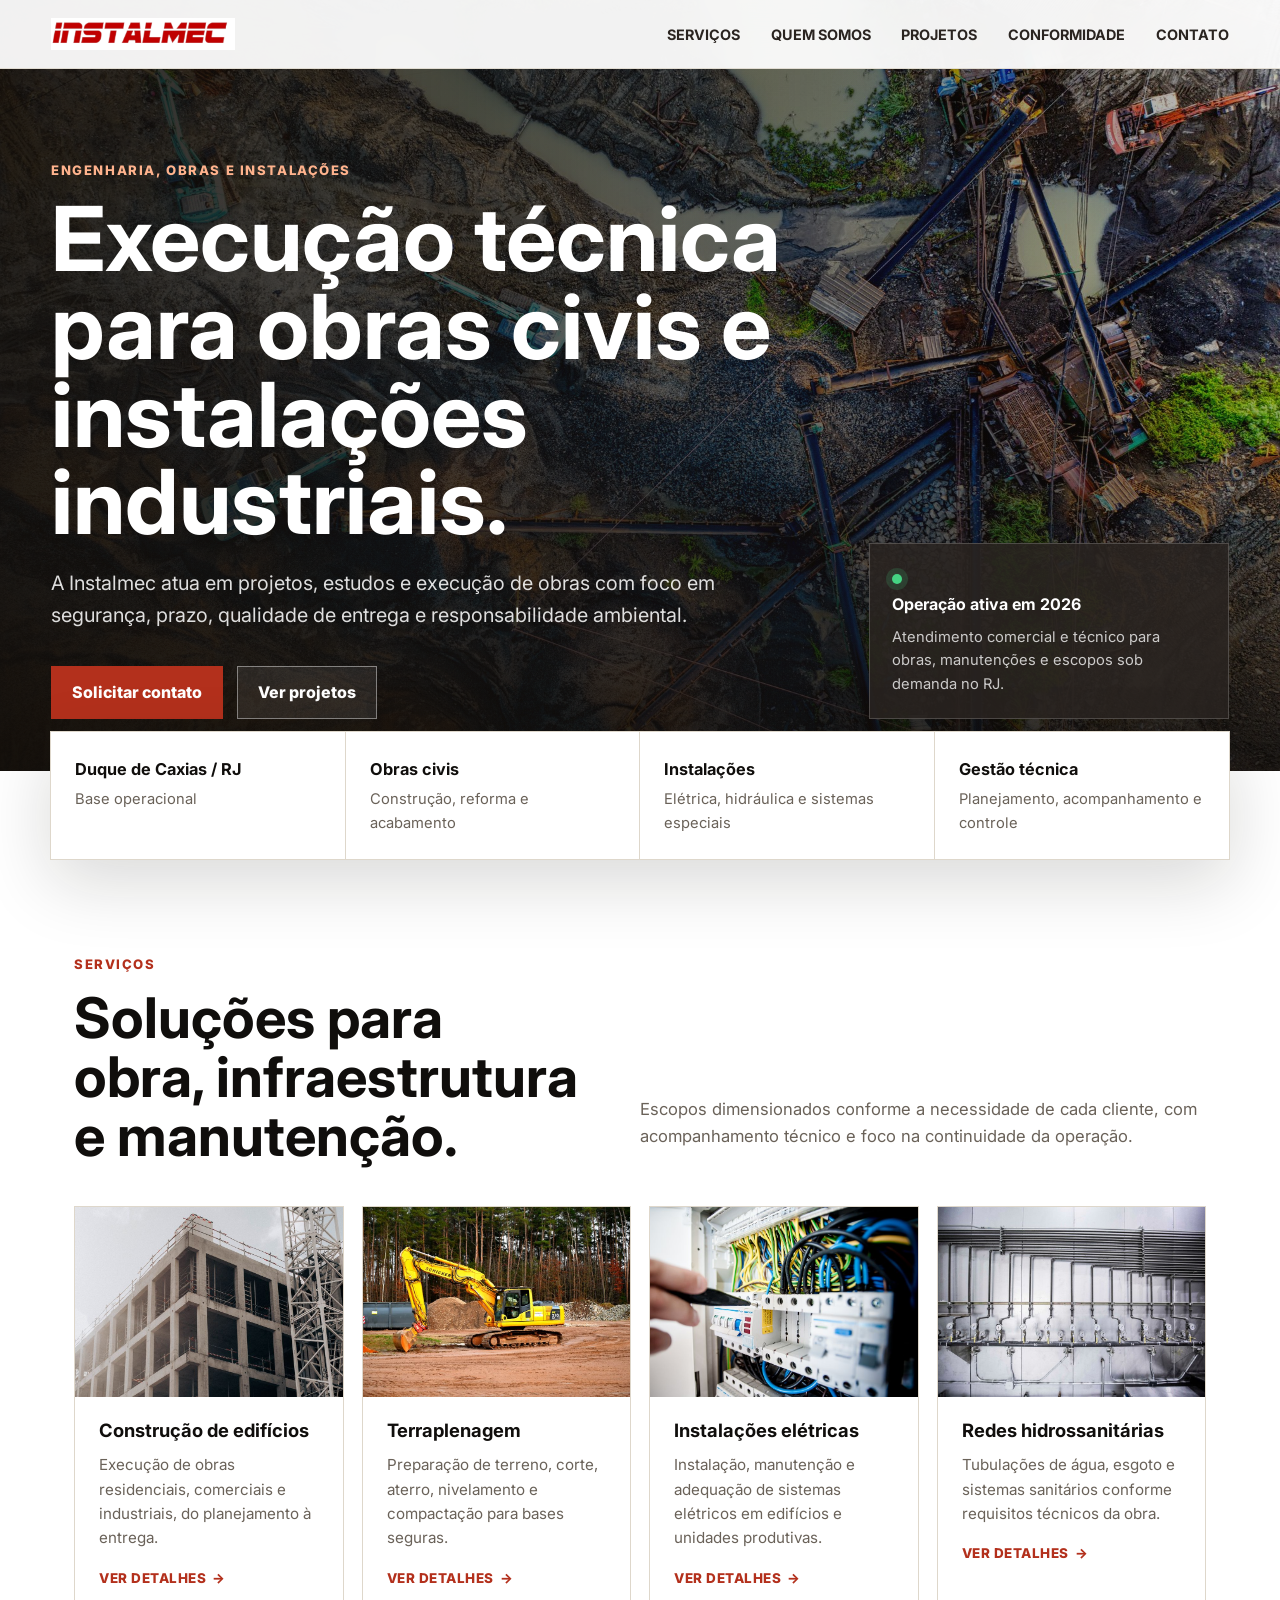
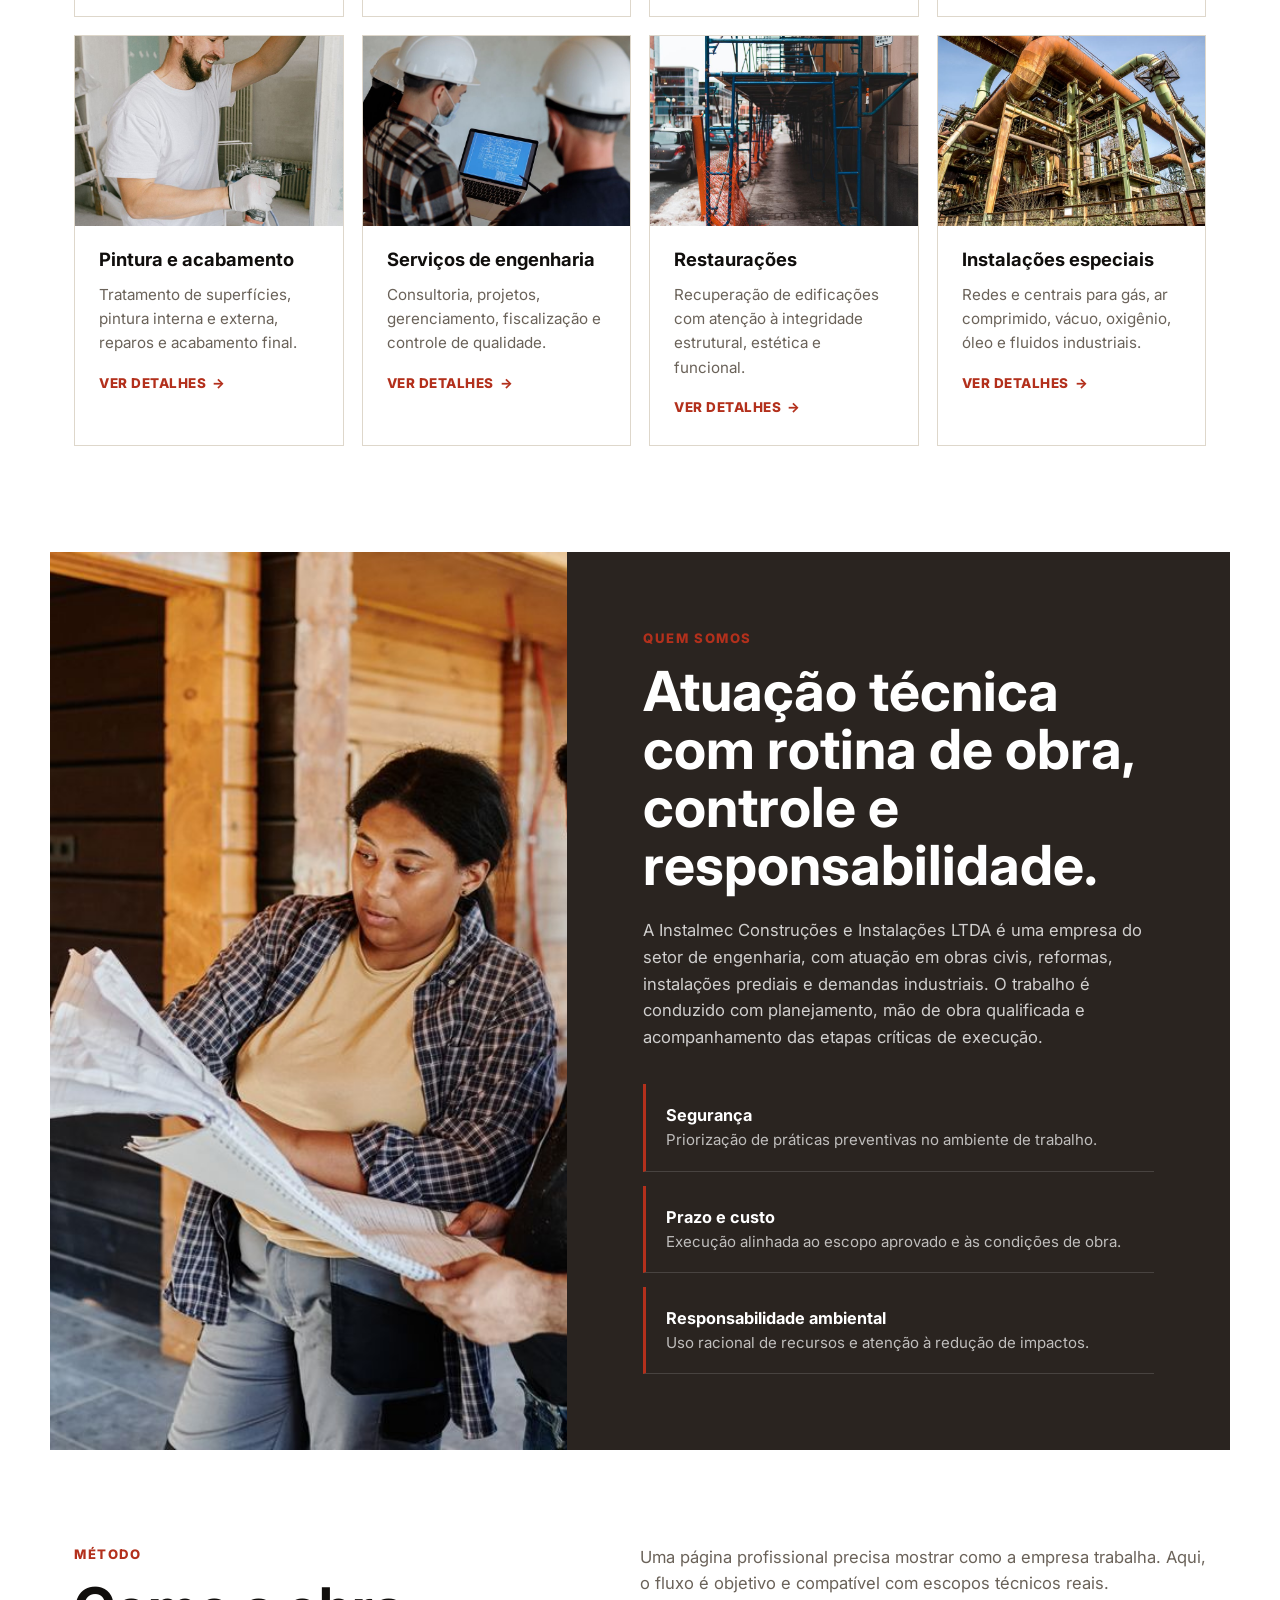
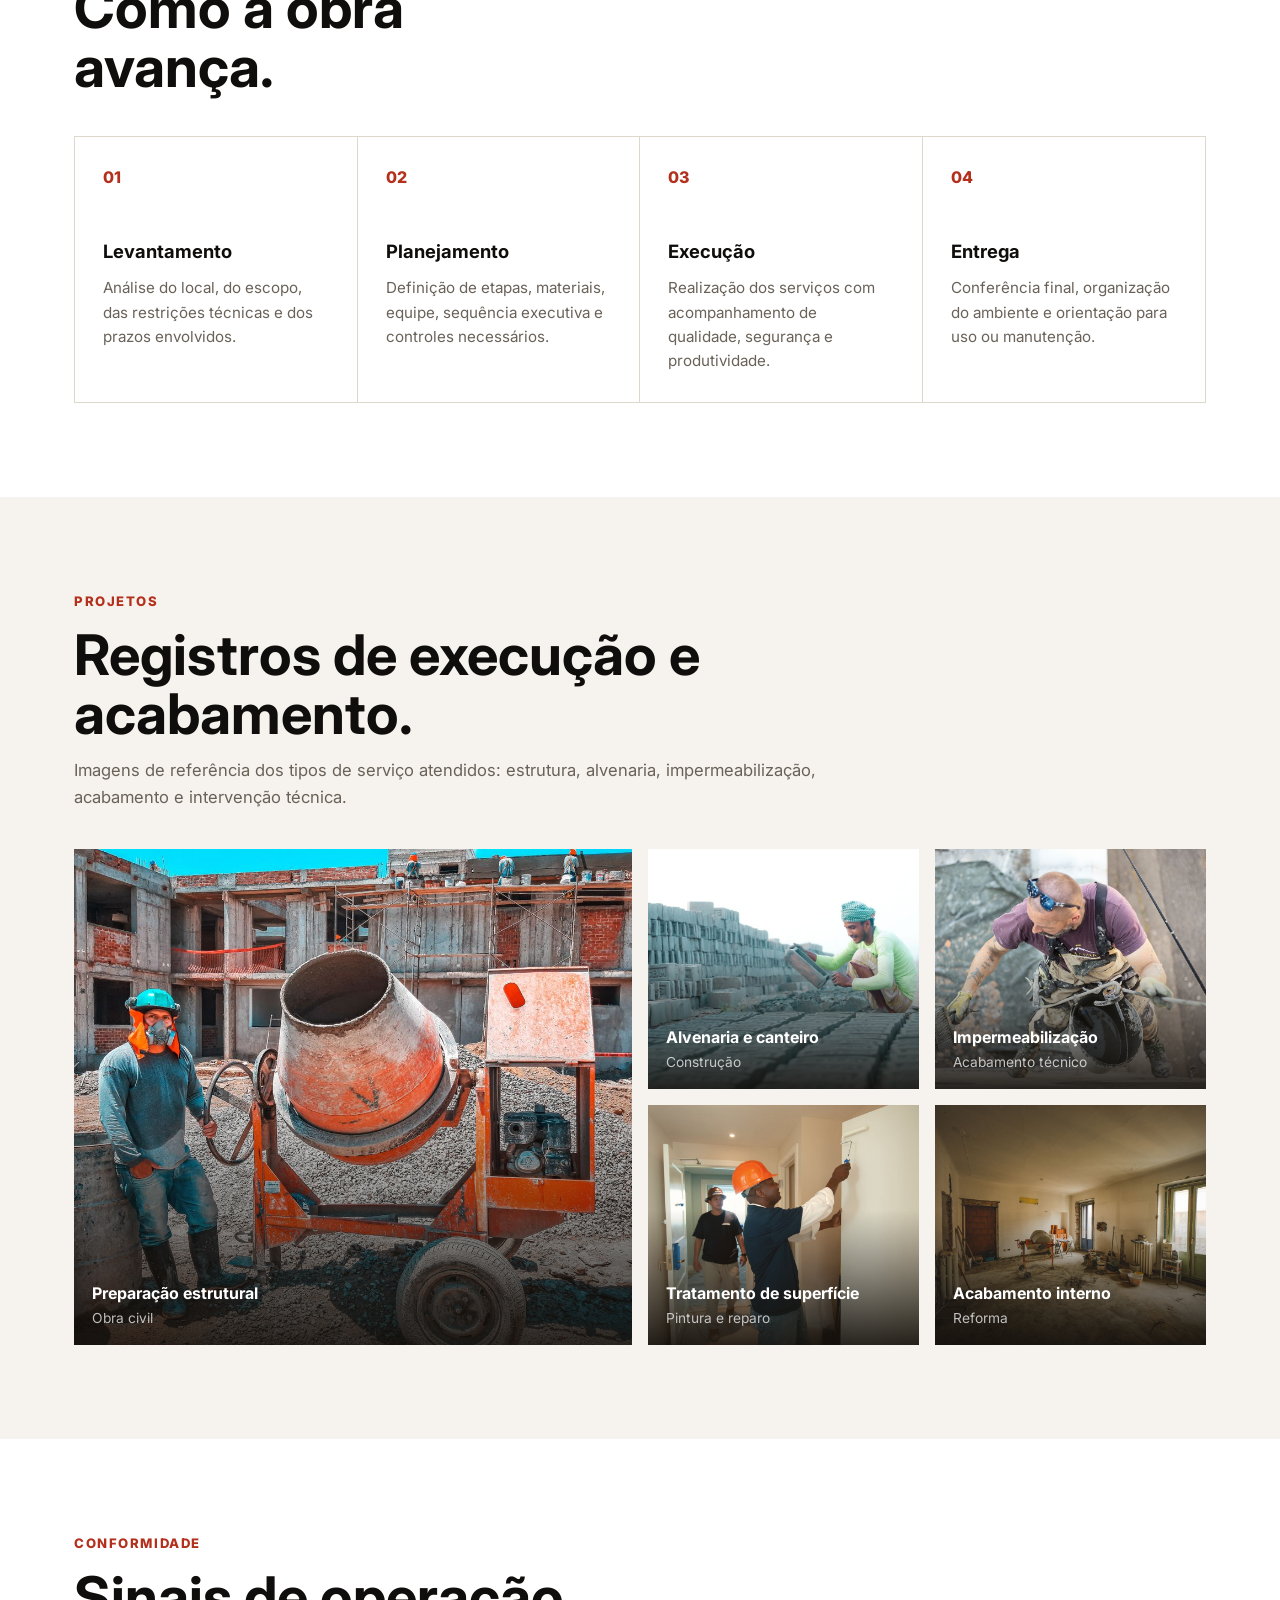
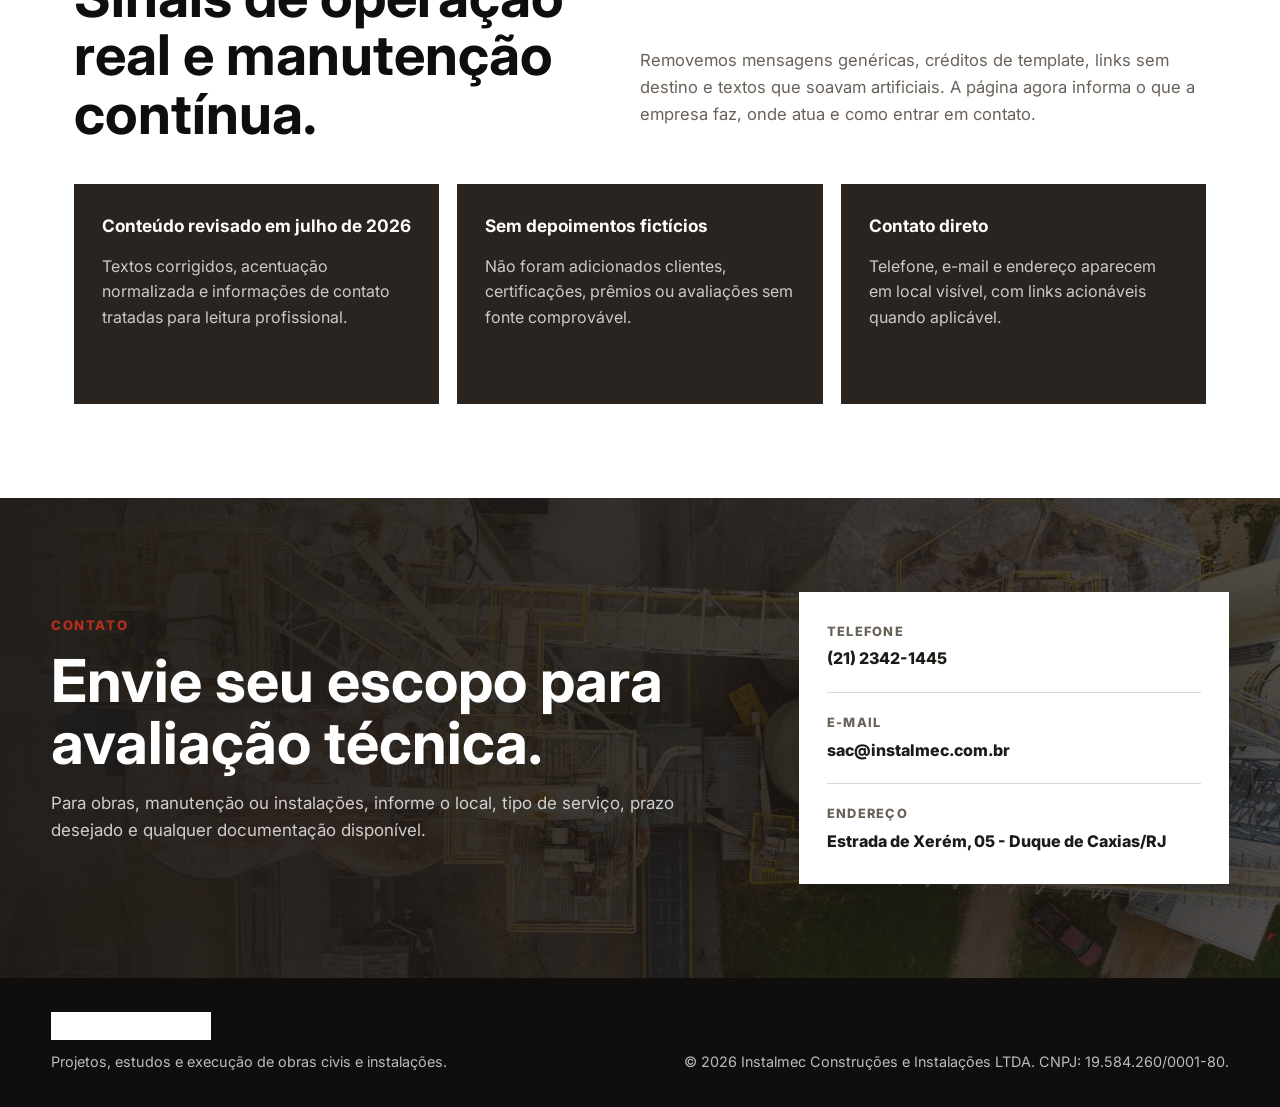
==== commit f98cc59c: "Trocar paleta azul-marinho por grafite/vermelho-tijolo Cliente identificou que o site ficava parecid" ====
--- a/index.html
+++ b/index.html
@@ -6,7 +6,7 @@
   <title>Instalmec Construções e Instalações</title>
   <meta name="description" content="Projetos, estudos e execução de obras civis, instalações industriais, elétricas e hidrossanitárias no Rio de Janeiro.">
   <meta name="robots" content="index, follow">
-  <meta name="theme-color" content="#14243a">
+  <meta name="theme-color" content="#2a2420">
   <link rel="preconnect" href="https://fonts.googleapis.com">
   <link rel="preconnect" href="https://fonts.gstatic.com" crossorigin>
   <link href="https://fonts.googleapis.com/css2?family=Inter:wght@400;500;600;700;800&display=swap" rel="stylesheet">
--- a/styles.css
+++ b/styles.css
@@ -1,18 +1,18 @@
 :root {
   color-scheme: light;
-  --ink: #162033;
-  --ink-strong: #0b1220;
-  --muted: #5b6677;
-  --line: #d8dde5;
+  --ink: #1d1a17;
+  --ink-strong: #100e0c;
+  --muted: #6a6259;
+  --line: #ded7cb;
   --paper: #ffffff;
-  --surface: #f4f6f8;
-  --steel: #14243a;
-  --steel-2: #23364f;
-  --accent: #c7442e;
-  --accent-dark: #9f2d1f;
+  --surface: #f6f3ee;
+  --steel: #2a2420;
+  --steel-2: #3c332a;
+  --accent: #b3301c;
+  --accent-dark: #8a2414;
   --warning: #e6a127;
   --max: 1180px;
-  --shadow: 0 22px 70px rgba(15, 23, 42, 0.14);
+  --shadow: 0 22px 70px rgba(20, 16, 12, 0.16);
 }
 
 * {
@@ -53,14 +53,14 @@
   gap: 24px;
   padding: 18px clamp(18px, 4vw, 54px);
   background: rgba(255, 255, 255, 0.94);
-  border-bottom: 1px solid rgba(216, 221, 229, 0.8);
+  border-bottom: 1px solid rgba(222, 215, 203, 0.8);
   backdrop-filter: blur(18px);
   transition: box-shadow 180ms ease, padding 180ms ease;
 }
 
 .site-header.is-scrolled {
   padding-block: 12px;
-  box-shadow: 0 10px 30px rgba(15, 23, 42, 0.08);
+  box-shadow: 0 10px 30px rgba(20, 16, 12, 0.08);
 }
 
 .brand img {
@@ -145,8 +145,8 @@
   position: absolute;
   inset: 0;
   background:
-    linear-gradient(90deg, rgba(10, 18, 32, 0.9), rgba(10, 18, 32, 0.66) 44%, rgba(10, 18, 32, 0.18)),
-    linear-gradient(0deg, rgba(10, 18, 32, 0.82), rgba(10, 18, 32, 0.08) 56%),
+    linear-gradient(90deg, rgba(18, 14, 10, 0.9), rgba(18, 14, 10, 0.66) 44%, rgba(18, 14, 10, 0.18)),
+    linear-gradient(0deg, rgba(18, 14, 10, 0.82), rgba(18, 14, 10, 0.08) 56%),
     url("images/banner-img.png") center / cover;
 }
 
@@ -237,7 +237,7 @@
   width: min(360px, calc(100% - 36px));
   padding: 22px;
   color: #fff;
-  background: rgba(20, 36, 58, 0.88);
+  background: rgba(42, 36, 32, 0.88);
   border: 1px solid rgba(255, 255, 255, 0.18);
   box-shadow: var(--shadow);
 }
@@ -352,8 +352,8 @@
 
 .service-card:hover,
 .service-card:focus-visible {
-  border-color: rgba(199, 68, 46, 0.42);
-  box-shadow: 0 18px 50px rgba(15, 23, 42, 0.1);
+  border-color: rgba(179, 48, 28, 0.42);
+  box-shadow: 0 18px 50px rgba(20, 16, 12, 0.1);
   transform: translateY(-3px);
 }
 
@@ -418,7 +418,7 @@
   display: grid;
   place-items: center;
   padding: 24px;
-  background: rgba(11, 18, 32, 0.72);
+  background: rgba(19, 16, 13, 0.72);
   backdrop-filter: blur(4px);
 }
 
@@ -470,7 +470,7 @@
   color: #fff;
   font-size: 1.4rem;
   line-height: 1;
-  background: rgba(11, 18, 32, 0.55);
+  background: rgba(19, 16, 13, 0.55);
   border: none;
   border-radius: 50%;
   cursor: pointer;
@@ -652,7 +652,7 @@
   position: absolute;
   inset: auto 0 0;
   height: 56%;
-  background: linear-gradient(0deg, rgba(10, 18, 32, 0.88), transparent);
+  background: linear-gradient(0deg, rgba(18, 14, 10, 0.88), transparent);
   content: "";
 }
 
@@ -707,7 +707,7 @@
   padding: 94px clamp(18px, 4vw, 54px);
   color: #fff;
   background:
-    linear-gradient(90deg, rgba(20, 36, 58, 0.96), rgba(20, 36, 58, 0.74)),
+    linear-gradient(90deg, rgba(30, 25, 21, 0.96), rgba(30, 25, 21, 0.74)),
     url("images/project3e.jpg") center / cover;
 }
 
@@ -795,7 +795,7 @@
   place-items: center;
   padding: 24px;
   background:
-    linear-gradient(90deg, rgba(20, 36, 58, 0.95), rgba(20, 36, 58, 0.74)),
+    linear-gradient(90deg, rgba(30, 25, 21, 0.95), rgba(30, 25, 21, 0.74)),
     url("images/banner-img.png") center / cover;
 }
 
@@ -839,7 +839,7 @@
     padding: 12px 18px 18px;
     background: #fff;
     border-bottom: 1px solid var(--line);
-    box-shadow: 0 20px 50px rgba(15, 23, 42, 0.12);
+    box-shadow: 0 20px 50px rgba(20, 16, 12, 0.12);
   }
 
   .site-nav.is-open {
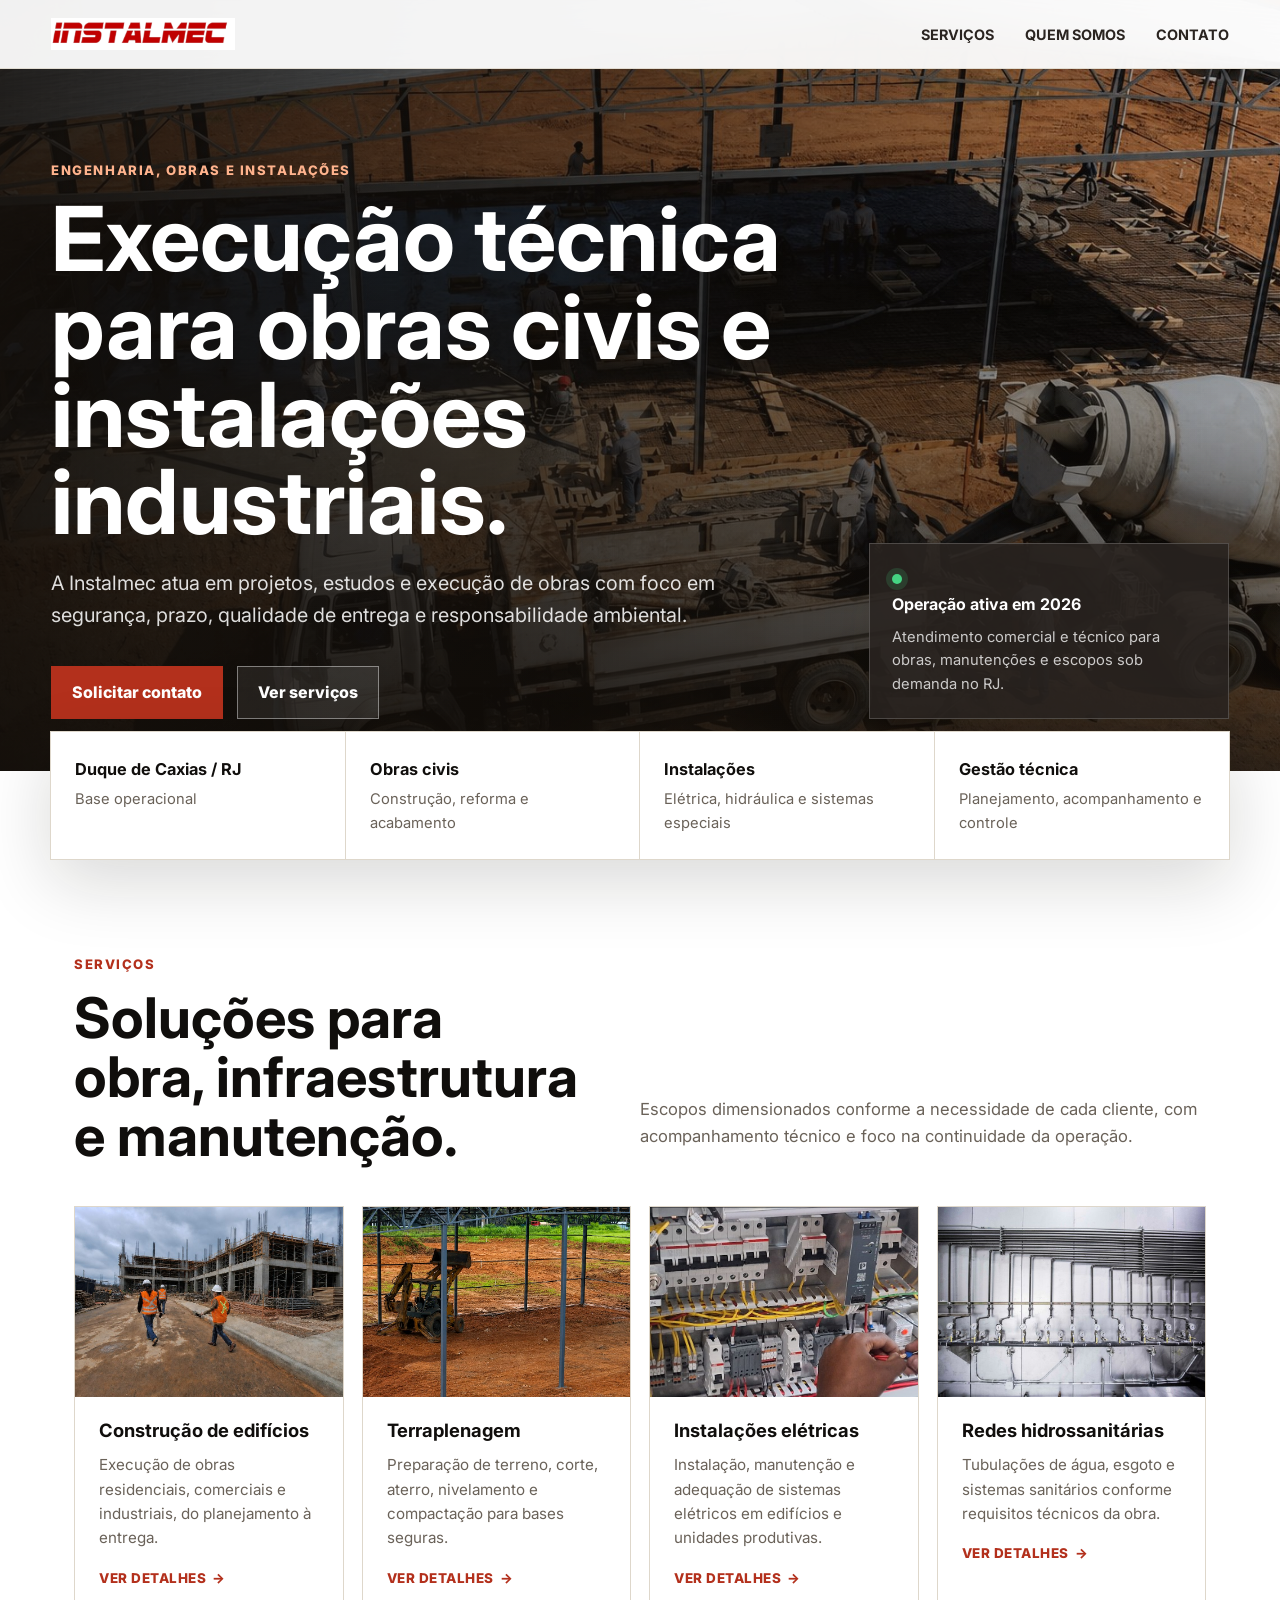
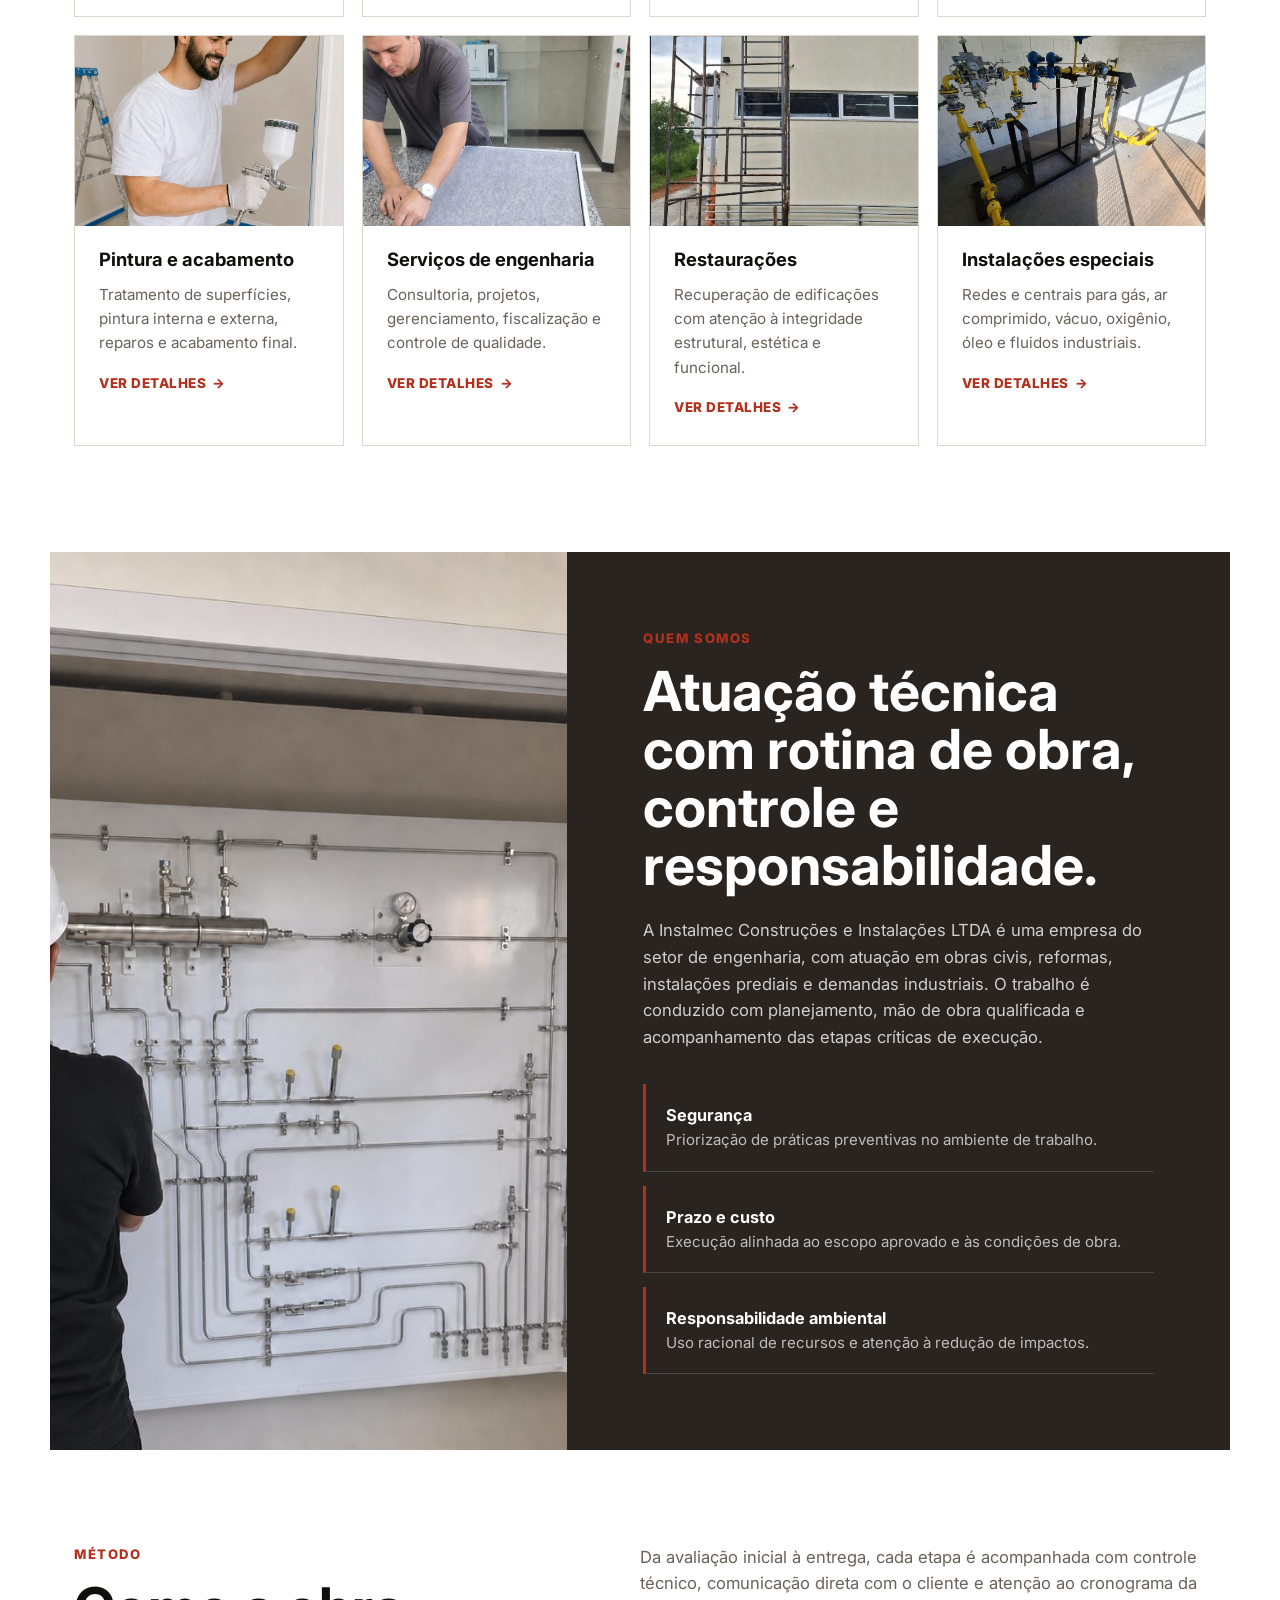
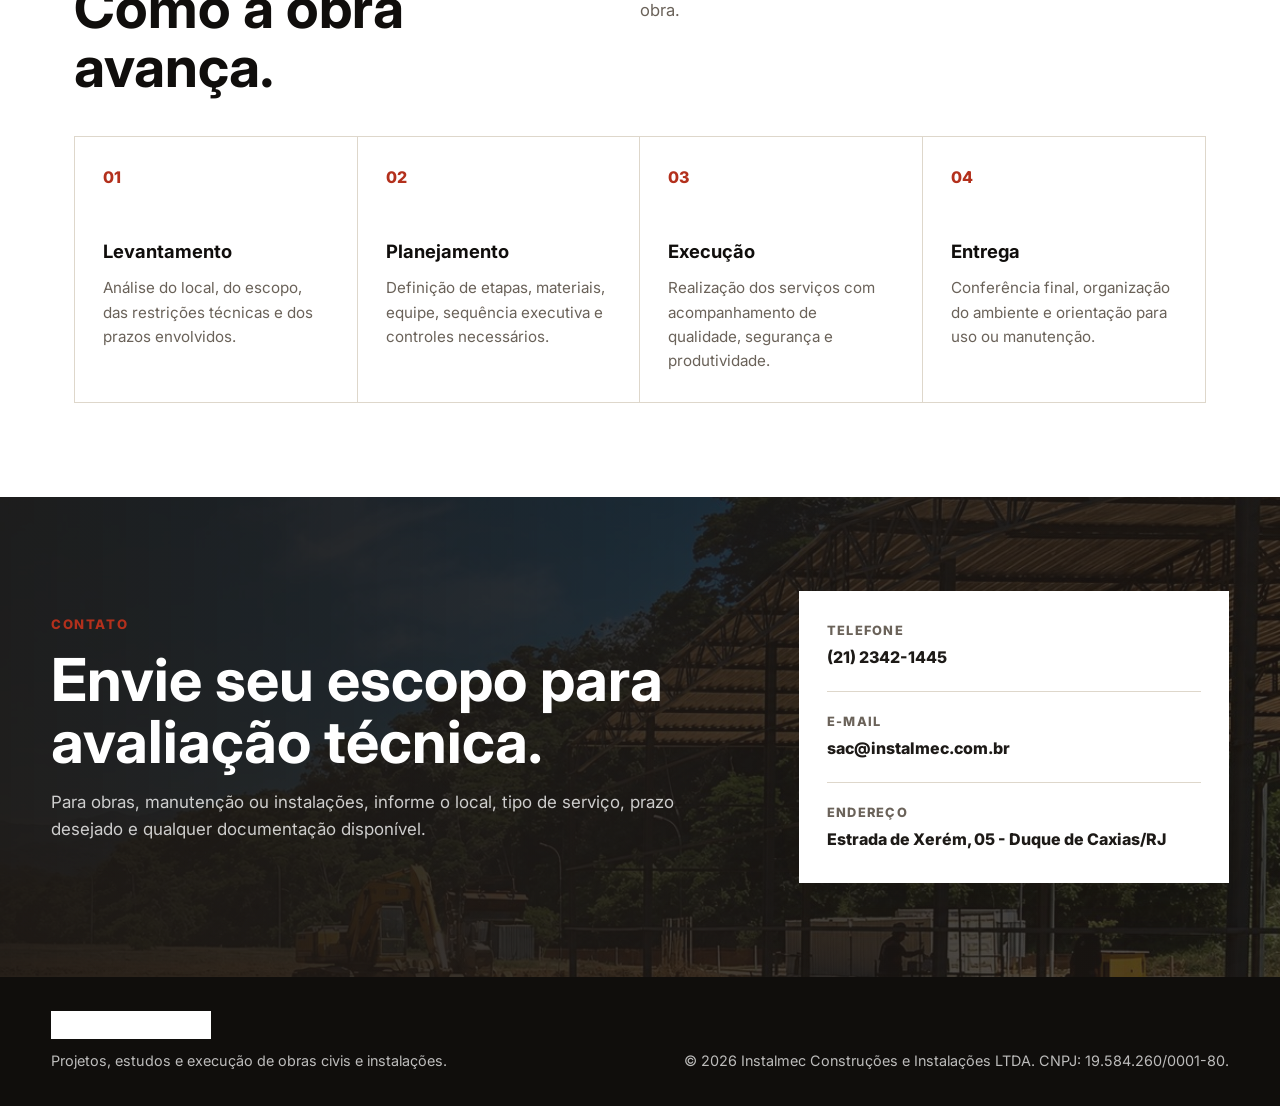
==== commit 76421689: "Atualizar conteúdo com fotos e textos reais da obra Substitui fotos genéricas por registros reais do" ====
--- a/index.html
+++ b/index.html
@@ -28,8 +28,6 @@
     <nav class="site-nav" id="site-menu" aria-label="Navegação principal">
       <a href="#servicos">Serviços</a>
       <a href="#sobre">Quem somos</a>
-      <a href="#projetos">Projetos</a>
-      <a href="#conformidade">Conformidade</a>
       <a href="#contato">Contato</a>
     </nav>
   </header>
@@ -43,7 +41,7 @@
         <p class="hero-copy">A Instalmec atua em projetos, estudos e execução de obras com foco em segurança, prazo, qualidade de entrega e responsabilidade ambiental.</p>
         <div class="hero-actions">
           <a class="button primary" href="#contato">Solicitar contato</a>
-          <a class="button secondary" href="#projetos">Ver projetos</a>
+          <a class="button secondary" href="#servicos">Ver serviços</a>
         </div>
       </div>
       <div class="hero-panel" aria-label="Status operacional">
@@ -82,7 +80,7 @@
       </div>
       <div class="service-grid">
         <article class="service-card" tabindex="0" role="button" aria-haspopup="dialog"
-          data-detail="Execução de obras residenciais, comerciais e industriais do início ao fim: fundação, estrutura, alvenaria e acabamento, com equipe qualificada e controle de qualidade em cada etapa.">
+          data-detail="Execução completa de obras residenciais, comerciais e industriais, desde a preparação do terreno e fundações até a estrutura, alvenaria, instalações e acabamento final. Atuamos com equipe qualificada, acompanhamento técnico e controle de qualidade em todas as etapas, garantindo organização da obra, cumprimento de prazos e atenção aos detalhes para entregar resultados seguros, funcionais e duráveis.">
           <img src="images/i8.JPG" alt="" loading="lazy">
           <div class="service-card-body">
             <h3>Construção de edifícios</h3>
@@ -91,7 +89,7 @@
           </div>
         </article>
         <article class="service-card" tabindex="0" role="button" aria-haspopup="dialog"
-          data-detail="Preparação de terreno para fundações e vias internas: corte, aterro, nivelamento, compactação e drenagem, garantindo uma base segura para a etapa construtiva seguinte.">
+          data-detail="Execução de serviços de terraplenagem para preparação de terrenos destinados a fundações, edificações e vias internas, com atuação em corte, aterro, nivelamento, compactação do solo e implantação de drenagem superficial. O serviço é realizado com foco na regularização do terreno, estabilidade da base e adequação das cotas do projeto, reduzindo riscos de recalque, erosão e acúmulo de água, e garantindo as condições necessárias para o avanço seguro das próximas etapas da obra.">
           <img src="images/i3.JPG" alt="" loading="lazy">
           <div class="service-card-body">
             <h3>Terraplenagem</h3>
@@ -100,7 +98,7 @@
           </div>
         </article>
         <article class="service-card" tabindex="0" role="button" aria-haspopup="dialog"
-          data-detail="Instalação, manutenção e adequação de sistemas elétricos prediais e industriais: quadros de distribuição, cabeamento e circuitos dimensionados conforme normas técnicas vigentes.">
+          data-detail="Execução de instalações elétricas prediais e industriais com foco em segurança, eficiência e conformidade técnica, contemplando montagem de quadros de distribuição, lançamento de cabeamento, distribuição de circuitos e adequação da infraestrutura elétrica conforme as exigências do projeto. O serviço inclui dimensionamento dos componentes, organização dos pontos de alimentação e atenção às normas técnicas vigentes, garantindo funcionamento confiável, facilidade de manutenção e suporte adequado às demandas de cada ambiente.">
           <img src="images/i5.JPG" alt="" loading="lazy">
           <div class="service-card-body">
             <h3>Instalações elétricas</h3>
@@ -109,7 +107,7 @@
           </div>
         </article>
         <article class="service-card" tabindex="0" role="button" aria-haspopup="dialog"
-          data-detail="Tubulações de água fria e quente, esgoto e sistemas de drenagem para edificações e plantas industriais, executadas conforme os requisitos técnicos e sanitários da obra.">
+          data-detail="Execução de redes hidrossanitárias para obras residenciais, comerciais e industriais, incluindo sistemas de água fria, água quente, esgoto sanitário e drenagem. O serviço abrange instalação de tubulações, conexões, pontos de consumo, coleta e escoamento, sempre com atenção ao correto dimensionamento, estanqueidade e compatibilização com o projeto da obra. As soluções são executadas conforme requisitos técnicos e sanitários, garantindo funcionamento eficiente, segurança operacional, facilidade de manutenção e desempenho adequado para cada tipo de edificação ou planta industrial.">
           <img src="images/i4.JPG" alt="" loading="lazy">
           <div class="service-card-body">
             <h3>Redes hidrossanitárias</h3>
@@ -118,7 +116,7 @@
           </div>
         </article>
         <article class="service-card" tabindex="0" role="button" aria-haspopup="dialog"
-          data-detail="Preparação de superfície, pintura interna e externa, texturas e reparos pontuais, com acabamento final alinhado ao padrão estético definido para o projeto.">
+          data-detail="Execução de serviços de pintura e acabamento para áreas internas e externas, incluindo preparação de superfícies, correção de imperfeições, aplicação de seladores, massas e revestimentos, além de pinturas lisas, texturizadas e reparos pontuais. O trabalho é realizado com atenção à uniformidade, aderência e qualidade final do acabamento, respeitando o padrão estético definido em projeto e contribuindo para a valorização visual, proteção das superfícies e durabilidade dos ambientes.">
           <img src="images/i1.JPG" alt="" loading="lazy">
           <div class="service-card-body">
             <h3>Pintura e acabamento</h3>
@@ -127,7 +125,7 @@
           </div>
         </article>
         <article class="service-card" tabindex="0" role="button" aria-haspopup="dialog"
-          data-detail="Consultoria técnica, elaboração de projetos, gerenciamento de obra, fiscalização de etapas críticas e controle de qualidade do início ao fechamento do escopo contratado.">
+          data-detail="Prestação de serviços de engenharia com atuação em consultoria técnica, elaboração e compatibilização de projetos, gerenciamento de obra, fiscalização de etapas críticas e controle de qualidade ao longo de todo o escopo contratado. O trabalho envolve acompanhamento técnico desde o planejamento inicial até a entrega final, com foco em conformidade com normas, análise de soluções construtivas, apoio à tomada de decisão, controle de execução, mitigação de riscos e garantia de que cada etapa seja conduzida com segurança, eficiência e alinhamento aos objetivos do empreendimento.">
           <img src="images/i9.JPG" alt="" loading="lazy">
           <div class="service-card-body">
             <h3>Serviços de engenharia</h3>
@@ -136,7 +134,7 @@
           </div>
         </article>
         <article class="service-card" tabindex="0" role="button" aria-haspopup="dialog"
-          data-detail="Recuperação de edificações com atenção à integridade estrutural, tratamento de fachadas, impermeabilização e reforço, preservando a segurança e a estética da construção original.">
+          data-detail="Execução de serviços de restauração e recuperação de edificações com foco na preservação das características construtivas, segurança estrutural e valorização estética do imóvel. O trabalho abrange diagnóstico das condições da estrutura, tratamento de patologias construtivas, recuperação de fachadas, impermeabilização, reforços localizados e intervenções corretivas em elementos comprometidos pelo tempo, uso ou ação de agentes externos. Cada etapa é conduzida com atenção aos requisitos técnicos da obra, buscando restabelecer o desempenho, a durabilidade e a aparência original da construção com soluções seguras e adequadas ao seu estado de conservação.">
           <img src="images/i7.JPG" alt="" loading="lazy">
           <div class="service-card-body">
             <h3>Restaurações</h3>
@@ -145,7 +143,7 @@
           </div>
         </article>
         <article class="service-card" tabindex="0" role="button" aria-haspopup="dialog"
-          data-detail="Montagem de redes e centrais para gás, ar comprimido, vácuo, oxigênio, óleo e outros fluidos industriais, com atenção às normas de segurança aplicáveis a cada tipo de instalação.">
+          data-detail="Execução de instalações especiais voltadas a ambientes industriais, comerciais e técnicos, com montagem de redes, linhas de distribuição e centrais para gás, ar comprimido, vácuo, oxigênio, óleo e outros fluidos específicos conforme a necessidade operacional do empreendimento. O serviço abrange implantação da infraestrutura, interligações, suportação, posicionamento de pontos de consumo e adequação dos sistemas às exigências de segurança, desempenho e controle operacional. Cada instalação é conduzida com atenção às normas aplicáveis, à compatibilização com os demais projetos da obra e à confiabilidade do sistema, garantindo operação segura, eficiência no abastecimento e facilidade de manutenção.">
           <img src="images/i6.JPG" alt="" loading="lazy">
           <div class="service-card-body">
             <h3>Instalações especiais</h3>
@@ -158,7 +156,7 @@
 
     <section class="feature-band" id="sobre">
       <div class="feature-image">
-        <img src="images/Sobre.jpg" alt="Equipe técnica executando instalação em alvenaria" loading="lazy">
+        <img src="images/Sobre.jpg" alt="Engenheiro analisando painel de instalações técnicas" loading="lazy">
       </div>
       <div class="feature-copy">
         <p class="eyebrow">Quem somos</p>
@@ -187,7 +185,7 @@
           <p class="eyebrow">Método</p>
           <h2>Como a obra avança.</h2>
         </div>
-        <p>Uma página profissional precisa mostrar como a empresa trabalha. Aqui, o fluxo é objetivo e compatível com escopos técnicos reais.</p>
+        <p>Da avaliação inicial à entrega, cada etapa é acompanhada com controle técnico, comunicação direta com o cliente e atenção ao cronograma da obra.</p>
       </div>
       <ol class="process-list">
         <li>
@@ -211,77 +209,6 @@
           <p>Conferência final, organização do ambiente e orientação para uso ou manutenção.</p>
         </li>
       </ol>
-    </section>
-
-    <section class="projects" id="projetos">
-      <div class="projects-inner">
-        <div class="projects-head">
-          <p class="eyebrow">Projetos</p>
-          <h2>Registros de execução e acabamento.</h2>
-          <p>Imagens de referência dos tipos de serviço atendidos: estrutura, alvenaria, impermeabilização, acabamento e intervenção técnica.</p>
-        </div>
-        <div class="project-grid">
-          <figure class="project-card large">
-            <img src="images/project1.jpeg" alt="Armadura e concretagem em obra" loading="lazy">
-            <figcaption>
-              <strong>Preparação estrutural</strong>
-              <span>Obra civil</span>
-            </figcaption>
-          </figure>
-          <figure class="project-card">
-            <img src="images/project2.jpeg" alt="Canteiro de obra com alvenaria em execução" loading="lazy">
-            <figcaption>
-              <strong>Alvenaria e canteiro</strong>
-              <span>Construção</span>
-            </figcaption>
-          </figure>
-          <figure class="project-card">
-            <img src="images/project3.jpeg" alt="Impermeabilização de superfície" loading="lazy">
-            <figcaption>
-              <strong>Impermeabilização</strong>
-              <span>Acabamento técnico</span>
-            </figcaption>
-          </figure>
-          <figure class="project-card">
-            <img src="images/project4.jpeg" alt="Aplicação de acabamento em superfície" loading="lazy">
-            <figcaption>
-              <strong>Tratamento de superfície</strong>
-              <span>Pintura e reparo</span>
-            </figcaption>
-          </figure>
-          <figure class="project-card">
-            <img src="images/project6.jpeg" alt="Ambiente interno em fase de acabamento" loading="lazy">
-            <figcaption>
-              <strong>Acabamento interno</strong>
-              <span>Reforma</span>
-            </figcaption>
-          </figure>
-        </div>
-      </div>
-    </section>
-
-    <section class="section compliance" id="conformidade">
-      <div class="section-heading">
-        <div>
-          <p class="eyebrow">Conformidade</p>
-          <h2>Sinais de operação real e manutenção contínua.</h2>
-        </div>
-        <p>Removemos mensagens genéricas, créditos de template, links sem destino e textos que soavam artificiais. A página agora informa o que a empresa faz, onde atua e como entrar em contato.</p>
-      </div>
-      <div class="compliance-grid">
-        <article>
-          <strong>Conteúdo revisado em julho de 2026</strong>
-          <p>Textos corrigidos, acentuação normalizada e informações de contato tratadas para leitura profissional.</p>
-        </article>
-        <article>
-          <strong>Sem depoimentos fictícios</strong>
-          <p>Não foram adicionados clientes, certificações, prêmios ou avaliações sem fonte comprovável.</p>
-        </article>
-        <article>
-          <strong>Contato direto</strong>
-          <p>Telefone, e-mail e endereço aparecem em local visível, com links acionáveis quando aplicável.</p>
-        </article>
-      </div>
     </section>
 
     <section class="contact" id="contato">
--- a/styles.css
+++ b/styles.css
@@ -147,7 +147,7 @@
   background:
     linear-gradient(90deg, rgba(18, 14, 10, 0.9), rgba(18, 14, 10, 0.66) 44%, rgba(18, 14, 10, 0.18)),
     linear-gradient(0deg, rgba(18, 14, 10, 0.82), rgba(18, 14, 10, 0.08) 56%),
-    url("images/banner-img.png") center / cover;
+    url("images/banner-img.jpg") center / cover;
 }
 
 .hero-content {
@@ -708,7 +708,7 @@
   color: #fff;
   background:
     linear-gradient(90deg, rgba(30, 25, 21, 0.96), rgba(30, 25, 21, 0.74)),
-    url("images/project3e.jpg") center / cover;
+    url("images/project7.jpg") center / cover;
 }
 
 .contact-inner {
@@ -796,7 +796,7 @@
   padding: 24px;
   background:
     linear-gradient(90deg, rgba(30, 25, 21, 0.95), rgba(30, 25, 21, 0.74)),
-    url("images/banner-img.png") center / cover;
+    url("images/banner-img.jpg") center / cover;
 }
 
 .not-found-panel {
